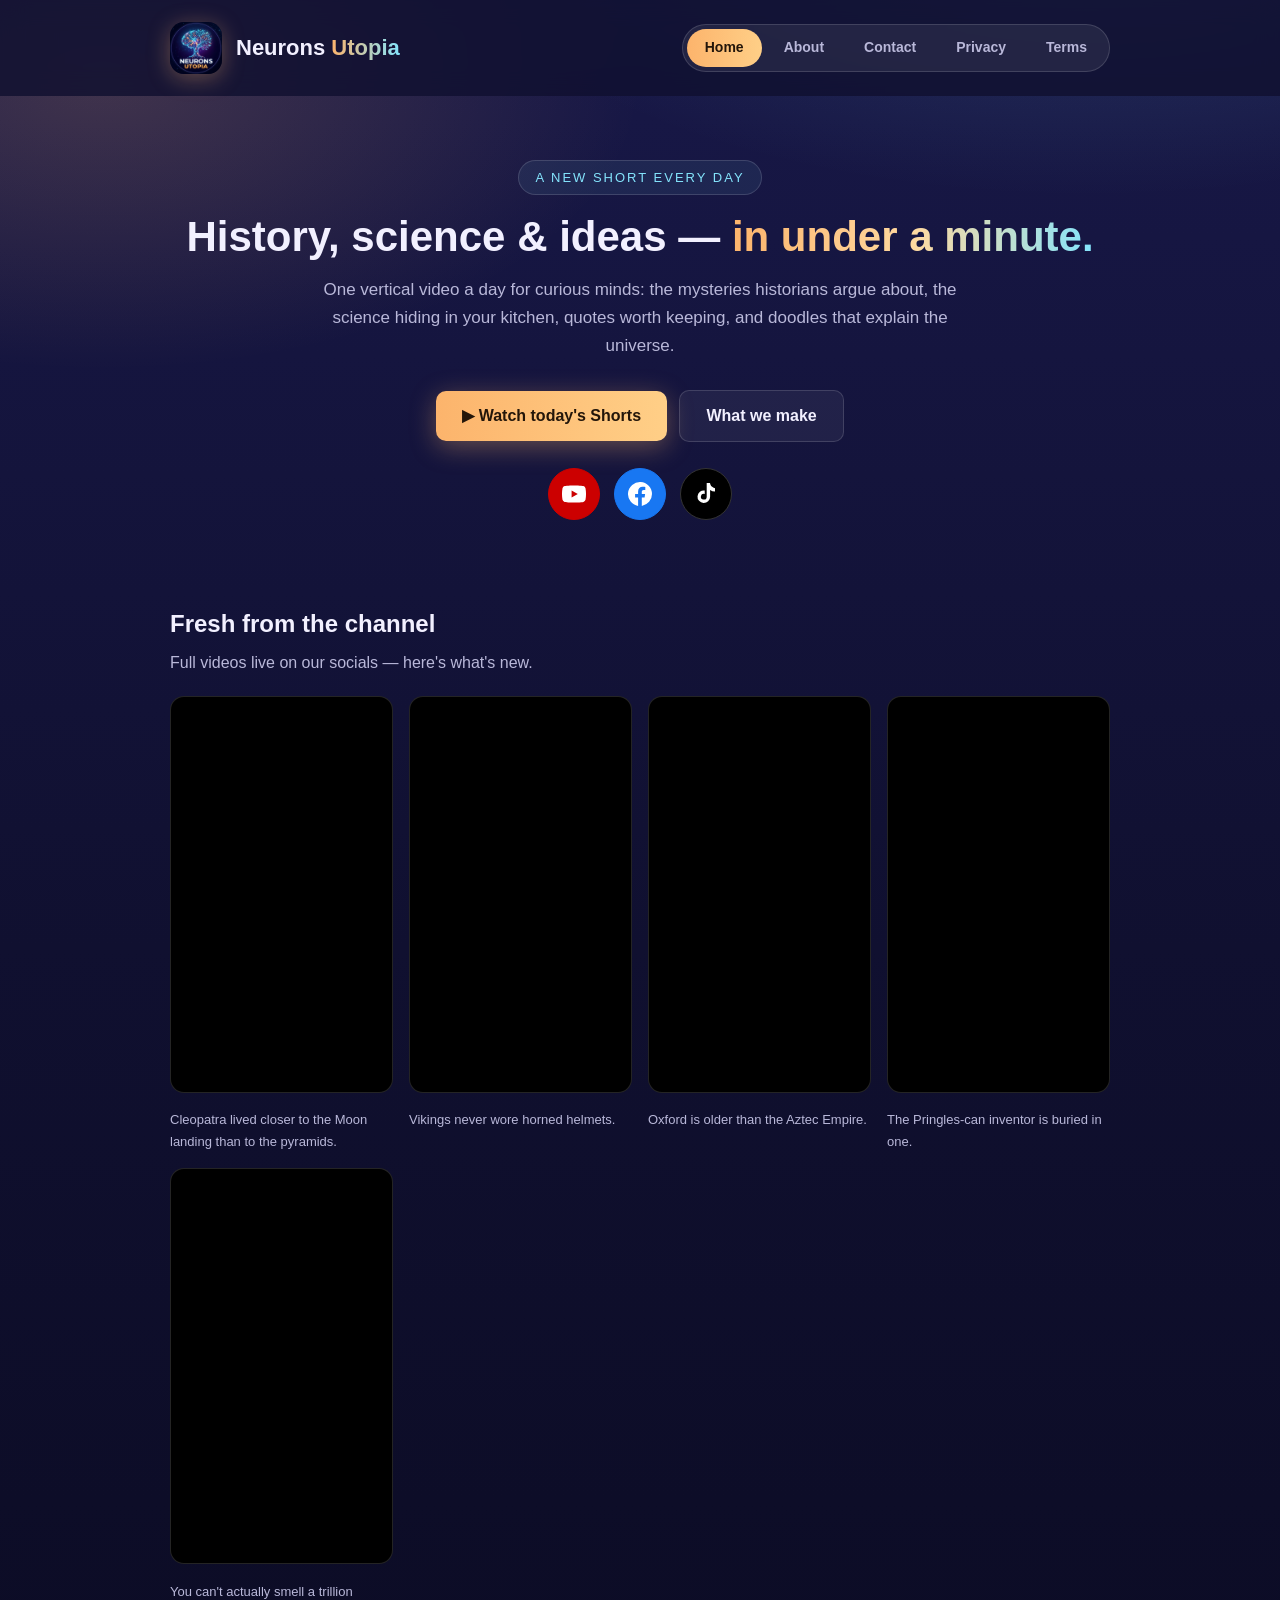
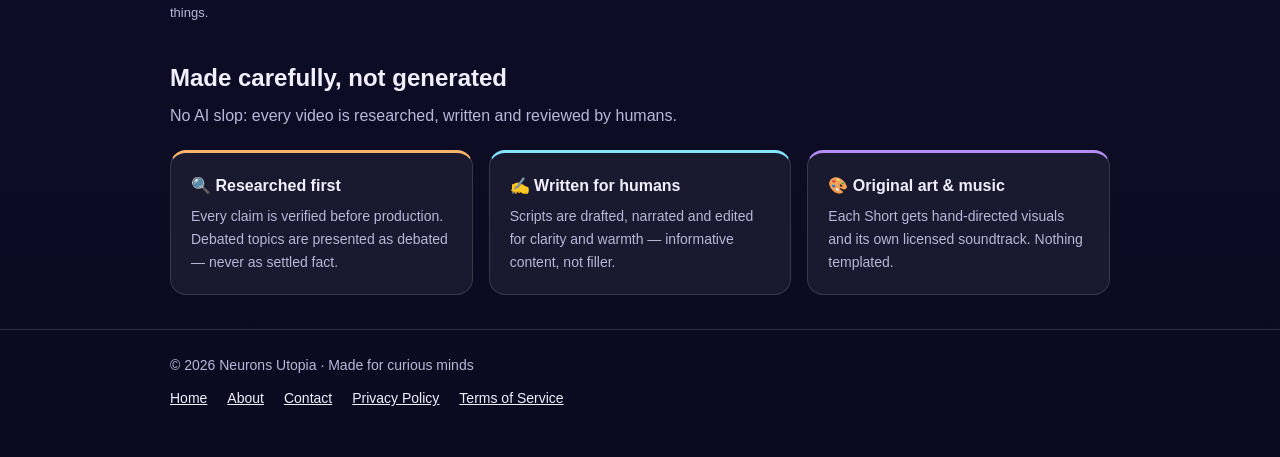
==== index.html @ 1e5bfb22 "New-tab socials, top+uniform nav, icon-home, about separator" ====
<!doctype html>
<html lang="en">
<head>
<meta charset="utf-8">
<meta name="viewport" content="width=device-width, initial-scale=1">
<title>Neurons Utopia — Bite-size wonders, daily</title>
<meta name="description" content="Neurons Utopia serves one fascinating vertical video a day: history mysteries, science facts, timeless quotes and hand-drawn explainers.">
<link rel="icon" type="image/png" sizes="32x32" href="/assets/favicon-32x32.png">
<link rel="icon" type="image/png" sizes="16x16" href="/assets/favicon-16x16.png">
<link rel="icon" href="/assets/favicon.ico">
<link rel="apple-touch-icon" href="/assets/apple-touch-icon.png">
<link rel="stylesheet" href="/assets/theme.css">
</head>
<body>
<header class="top"><div class="wrap">
<a href="/" style="display:flex"><img src="/assets/icon-1024.png" alt="Neurons Utopia logo"></a>
<h1>Neurons <span>Utopia</span></h1>
<nav class="top"><a href="/" class="on">Home</a><a href="/about.html">About</a><a href="/contact.html">Contact</a><a href="/privacy.html">Privacy</a><a href="/terms.html">Terms</a></nav>
</div></header>

<div class="hero wrap">
<div class="kicker">A new short every day</div>
<h2>History, science &amp; ideas — <em>in under a minute.</em></h2>
<p>One vertical video a day for curious minds: the mysteries historians argue
about, the science hiding in your kitchen, quotes worth keeping, and doodles
that explain the universe.</p>
<a class="btn" href="#watch">▶ Watch today's Shorts</a>
<a class="btn ghost" href="/about.html">What we make</a>
<div class="social">
<a class="yt" href="https://www.youtube.com/@neuronsutopia7168" target="_blank" rel="noopener" aria-label="YouTube" target="_blank" rel="noopener"><svg viewBox="0 0 24 24"><path d="M23.5 6.2a3 3 0 0 0-2.1-2.1C19.5 3.5 12 3.5 12 3.5s-7.5 0-9.4.6A3 3 0 0 0 .5 6.2 31.3 31.3 0 0 0 0 12a31.3 31.3 0 0 0 .5 5.8 3 3 0 0 0 2.1 2.1c1.9.6 9.4.6 9.4.6s7.5 0 9.4-.6a3 3 0 0 0 2.1-2.1A31.3 31.3 0 0 0 24 12a31.3 31.3 0 0 0-.5-5.8zM9.6 15.6V8.4L15.8 12l-6.2 3.6z"/></svg></a>
<a class="fb" href="https://www.facebook.com/profile.php?id=61594531274936" target="_blank" rel="noopener" aria-label="Facebook"><svg viewBox="0 0 24 24"><path d="M24 12a12 12 0 1 0-13.9 11.9v-8.4h-3V12h3V9.4c0-3 1.8-4.7 4.5-4.7 1.3 0 2.7.2 2.7.2v3h-1.5c-1.5 0-2 1-2 1.9V12h3.3l-.5 3.5h-2.8v8.4A12 12 0 0 0 24 12z"/></svg></a>
<a class="tt" href="https://www.tiktok.com/@neuronsutopia" target="_blank" rel="noopener" aria-label="TikTok"><svg viewBox="0 0 24 24"><path d="M19.6 5.8a5.1 5.1 0 0 1-3.5-4.1V1h-3.4v13.7a2.9 2.9 0 1 1-2-2.8V8.5a6.3 6.3 0 1 0 5.4 6.2V8.1a8.4 8.4 0 0 0 4.9 1.5V6.2c-.3 0-.7-.1-1.4-.4z"/></svg></a>
</div>
</div>

<section id="watch" class="wrap">
<h3>Fresh from the channel</h3>
<p class="sub">Full videos live on our socials — here's what's new.</p>
<div class="vids">
<!-- VIDS-START -->
<div class="vid"><iframe loading="lazy" src="https://www.youtube-nocookie.com/embed/TqLHIYTQXQg" title="Cleopatra lived closer to the Moon landing than to the pyramids." allowfullscreen></iframe><p>Cleopatra lived closer to the Moon landing than to the pyramids.</p></div>
<div class="vid"><iframe loading="lazy" src="https://www.youtube-nocookie.com/embed/CMPYw-tuI6A" title="Vikings never wore horned helmets." allowfullscreen></iframe><p>Vikings never wore horned helmets.</p></div>
<div class="vid"><iframe loading="lazy" src="https://www.youtube-nocookie.com/embed/_c17kRHNixI" title="Oxford is older than the Aztec Empire." allowfullscreen></iframe><p>Oxford is older than the Aztec Empire.</p></div>
<div class="vid"><iframe loading="lazy" src="https://www.youtube-nocookie.com/embed/pFvhNrhdBuk" title="The Pringles-can inventor is buried in one." allowfullscreen></iframe><p>The Pringles-can inventor is buried in one.</p></div>
<div class="vid"><iframe loading="lazy" src="https://www.youtube-nocookie.com/embed/At-cLQoVpP8" title="You can't actually smell a trillion things." allowfullscreen></iframe><p>You can't actually smell a trillion things.</p></div>
<!-- VIDS-END --></div>
</section>

<section class="wrap">
<h3>Made carefully, not generated</h3>
<p class="sub">No AI slop: every video is researched, written and reviewed by humans.</p>
<div class="grid">
<div class="card c1"><h4>🔍 Researched first</h4><p>Every claim is verified before production. Debated topics are presented as debated — never as settled fact.</p></div>
<div class="card c2"><h4>✍️ Written for humans</h4><p>Scripts are drafted, narrated and edited for clarity and warmth — informative content, not filler.</p></div>
<div class="card c3"><h4>🎨 Original art &amp; music</h4><p>Each Short gets hand-directed visuals and its own licensed soundtrack. Nothing templated.</p></div>
</div>
</section>

<footer><div class="wrap">
© 2026 Neurons Utopia · Made for curious minds
<nav><a href="/">Home</a><a href="/about.html">About</a><a href="/contact.html">Contact</a><a href="/privacy.html">Privacy Policy</a><a href="/terms.html">Terms of Service</a></nav>
</div></footer>
</body>
</html>
---- assets/theme.css ----
/* Neurons Utopia theme — navy + gold + cyan */
:root{--navy:#101030;--indigo:#23235e;--gold:#fcb46c;--cyan:#84e4fc;--txt:#f2f0ff;--mut:#b9b8d9;--card:rgba(255,255,255,.06);--line:rgba(255,255,255,.14)}
*{box-sizing:border-box}body{margin:0;font:16px/1.65 -apple-system,Helvetica,Arial,sans-serif;color:var(--txt);
background:radial-gradient(1100px 500px at 85% -5%,rgba(132,228,252,.16),transparent 60%),radial-gradient(900px 480px at 8% 4%,rgba(252,180,108,.18),transparent 60%),linear-gradient(180deg,#181848 0%,#101030 46%,#0a0a20 100%);min-height:100vh}
.wrap{max-width:980px;margin:0 auto;padding:0 20px}
header.top{padding:22px 0}
header.top .wrap{display:flex;align-items:center;gap:14px}
header.top img{width:52px;height:52px;border-radius:14px;box-shadow:0 4px 22px rgba(252,180,108,.35)}
header.top h1{font-size:22px;margin:0}
header.top h1 span{background:linear-gradient(90deg,var(--gold),var(--cyan));-webkit-background-clip:text;background-clip:text;color:transparent}
nav.top{margin-left:auto;display:flex;gap:4px;font-size:14px;background:rgba(255,255,255,.07);border:1px solid var(--line);border-radius:99px;padding:4px}
nav.top a{color:var(--mut);text-decoration:none;padding:7px 18px;border-radius:99px;font-weight:600}
nav.top a:hover{color:#fff}
nav.top a.on{background:linear-gradient(90deg,var(--gold),#ffcf87);color:#23160a}
header.top{position:sticky;top:0;z-index:50;backdrop-filter:blur(12px);background:rgba(16,16,48,.82)}
.hero{text-align:center;padding:64px 20px 46px}
.hero .kicker{display:inline-block;font-size:13px;letter-spacing:2px;text-transform:uppercase;color:var(--cyan);border:1px solid var(--line);border-radius:99px;padding:6px 16px;margin-bottom:18px;background:rgba(132,228,252,.08)}
.hero h2{font-size:42px;line-height:1.15;margin:0 0 14px}
.hero h2 em{font-style:normal;background:linear-gradient(90deg,var(--gold),#ffd9a0,var(--cyan));-webkit-background-clip:text;background-clip:text;color:transparent}
.hero p{color:var(--mut);max-width:640px;margin:0 auto 26px;font-size:17px}
.btn{display:inline-block;background:linear-gradient(90deg,var(--gold),#ffcf87);color:#23160a;border-radius:10px;padding:12px 26px;font-weight:800;text-decoration:none;margin:4px;box-shadow:0 6px 26px rgba(252,180,108,.35)}
.btn.ghost{background:rgba(255,255,255,.06);border:1px solid var(--line);color:var(--txt);box-shadow:none}
section{padding:30px 0}
h3{font-size:24px;margin:0 0 6px}
.sub{color:var(--mut);margin:0 0 20px}
.grid{display:grid;grid-template-columns:repeat(auto-fit,minmax(270px,1fr));gap:16px}
.card{background:var(--card);border:1px solid var(--line);border-radius:16px;padding:20px;backdrop-filter:blur(4px)}
.card.c1{border-top:3px solid var(--gold)}.card.c2{border-top:3px solid var(--cyan)}
.card.c3{border-top:3px solid #b48cf2}.card.c4{border-top:3px solid #7be3a8}
.card h4{margin:0 0 6px;font-size:16px}
.card p{margin:0;color:var(--mut);font-size:14px}
.vids{display:grid;grid-template-columns:repeat(auto-fit,minmax(220px,1fr));gap:16px}
.vid iframe{width:100%;aspect-ratio:9/16;border:1px solid var(--line);border-radius:14px;background:#000}
.vid p{font-size:13px;color:var(--mut);margin:8px 0 0}
ol.steps{padding-left:20px;color:var(--mut)}
ol.steps b{color:var(--txt)}
.prose h2{font-size:20px;margin:30px 0 8px;color:#fff}
.prose p,.prose li{color:#d7d6f2}
.prose a{color:var(--gold)}
footer{border-top:1px solid var(--line);margin-top:34px;padding:24px 0 46px;color:var(--mut);font-size:14px}
footer nav{display:flex;gap:20px;margin:10px 0 0;flex-wrap:wrap}
footer a{color:var(--txt)}
.mut{color:var(--mut)}
@media(max-width:640px){.hero h2{font-size:30px}}

.social{display:flex;gap:14px;justify-content:center;margin:22px 0 4px}
.social a{width:52px;height:52px;border-radius:50%;display:flex;align-items:center;justify-content:center;background:rgba(255,255,255,.07);border:1px solid var(--line);transition:transform .15s}
.social a:hover{transform:scale(1.1)}
.social svg{width:24px;height:24px;fill:#fff}
.social a.yt{background:#c00;border-color:#c00}
.social a.fb{background:#1877f2;border-color:#1877f2}
.social a.tt{background:#000;border-color:#333}
.social a.tw{background:#000;border-color:#333}

hr.sep{border:0;border-top:1px solid var(--line);margin:26px 0 30px;position:relative}
hr.sep::after{content:"";position:absolute;left:50%;top:-4px;width:120px;height:7px;transform:translateX(-50%);border-radius:99px;background:linear-gradient(90deg,var(--gold),var(--cyan))}
section.wrap{padding-top:34px}
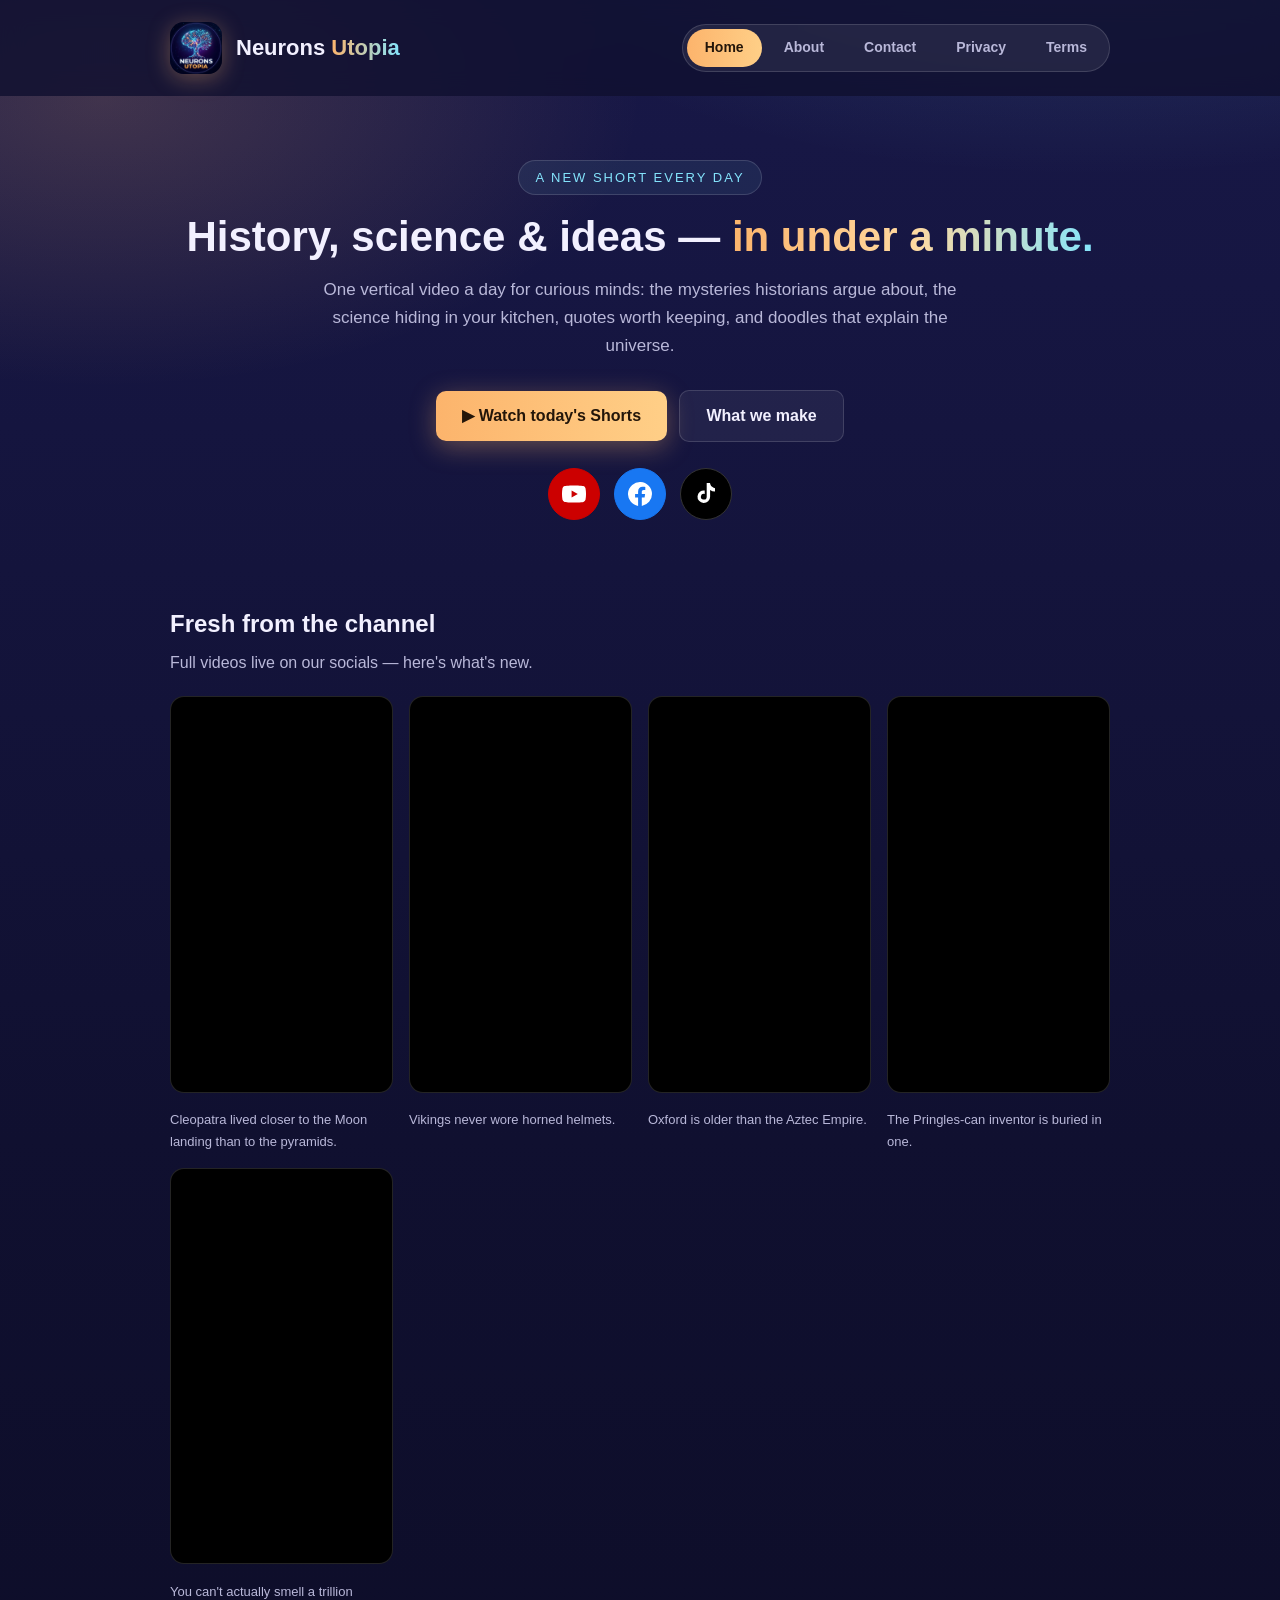
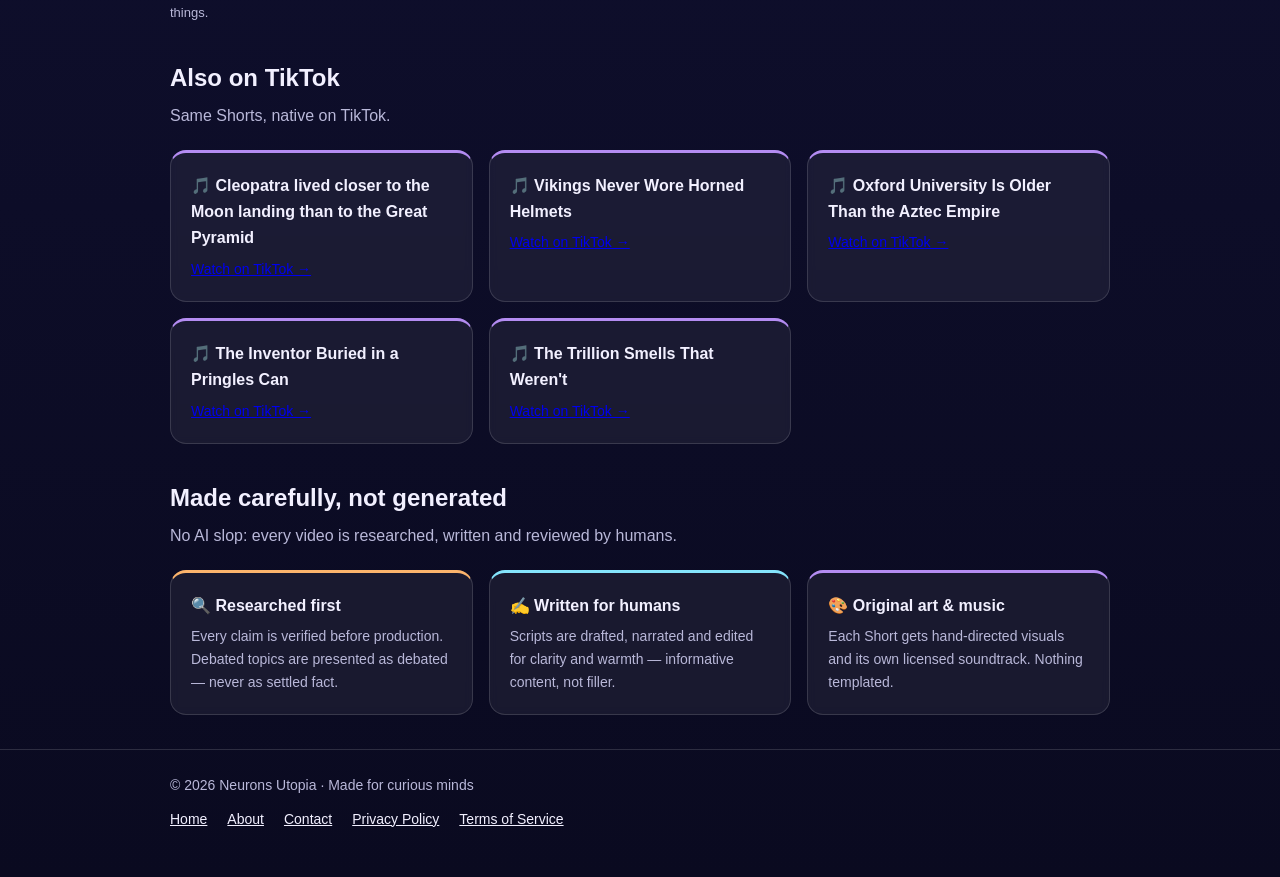
==== commit 42abeed3: "TikTok row with 5 upload links" ====
--- a/index.html
+++ b/index.html
@@ -45,6 +45,19 @@
 <div class="vid"><iframe loading="lazy" src="https://www.youtube-nocookie.com/embed/At-cLQoVpP8" title="You can't actually smell a trillion things." allowfullscreen></iframe><p>You can't actually smell a trillion things.</p></div>
 <!-- VIDS-END --></div>
 </section>
+<section class="wrap">
+<!-- TIKTOK-START -->
+<h3>Also on TikTok</h3>
+<p class="sub">Same Shorts, native on TikTok.</p>
+<div class="grid">
+<div class="card c3"><h4>🎵 Cleopatra lived closer to the Moon landing than to the Great Pyramid</h4><p><a href="https://www.tiktok.com/@neuronsutopia/video/7692412601044569365" target="_blank" rel="noopener">Watch on TikTok →</a></p></div>
+<div class="card c3"><h4>🎵 Vikings Never Wore Horned Helmets</h4><p><a href="https://www.tiktok.com/@neuronsutopia/video/7692412888681565461" target="_blank" rel="noopener">Watch on TikTok →</a></p></div>
+<div class="card c3"><h4>🎵 Oxford University Is Older Than the Aztec Empire</h4><p><a href="https://www.tiktok.com/@neuronsutopia/video/7692413120366546197" target="_blank" rel="noopener">Watch on TikTok →</a></p></div>
+<div class="card c3"><h4>🎵 The Inventor Buried in a Pringles Can</h4><p><a href="https://www.tiktok.com/@neuronsutopia/video/7692414019663072533" target="_blank" rel="noopener">Watch on TikTok →</a></p></div>
+<div class="card c3"><h4>🎵 The Trillion Smells That Weren't</h4><p><a href="https://www.tiktok.com/@neuronsutopia/video/7692414243705982229" target="_blank" rel="noopener">Watch on TikTok →</a></p></div>
+</div>
+<!-- TIKTOK-END -->
+</section>
 
 <section class="wrap">
 <h3>Made carefully, not generated</h3>
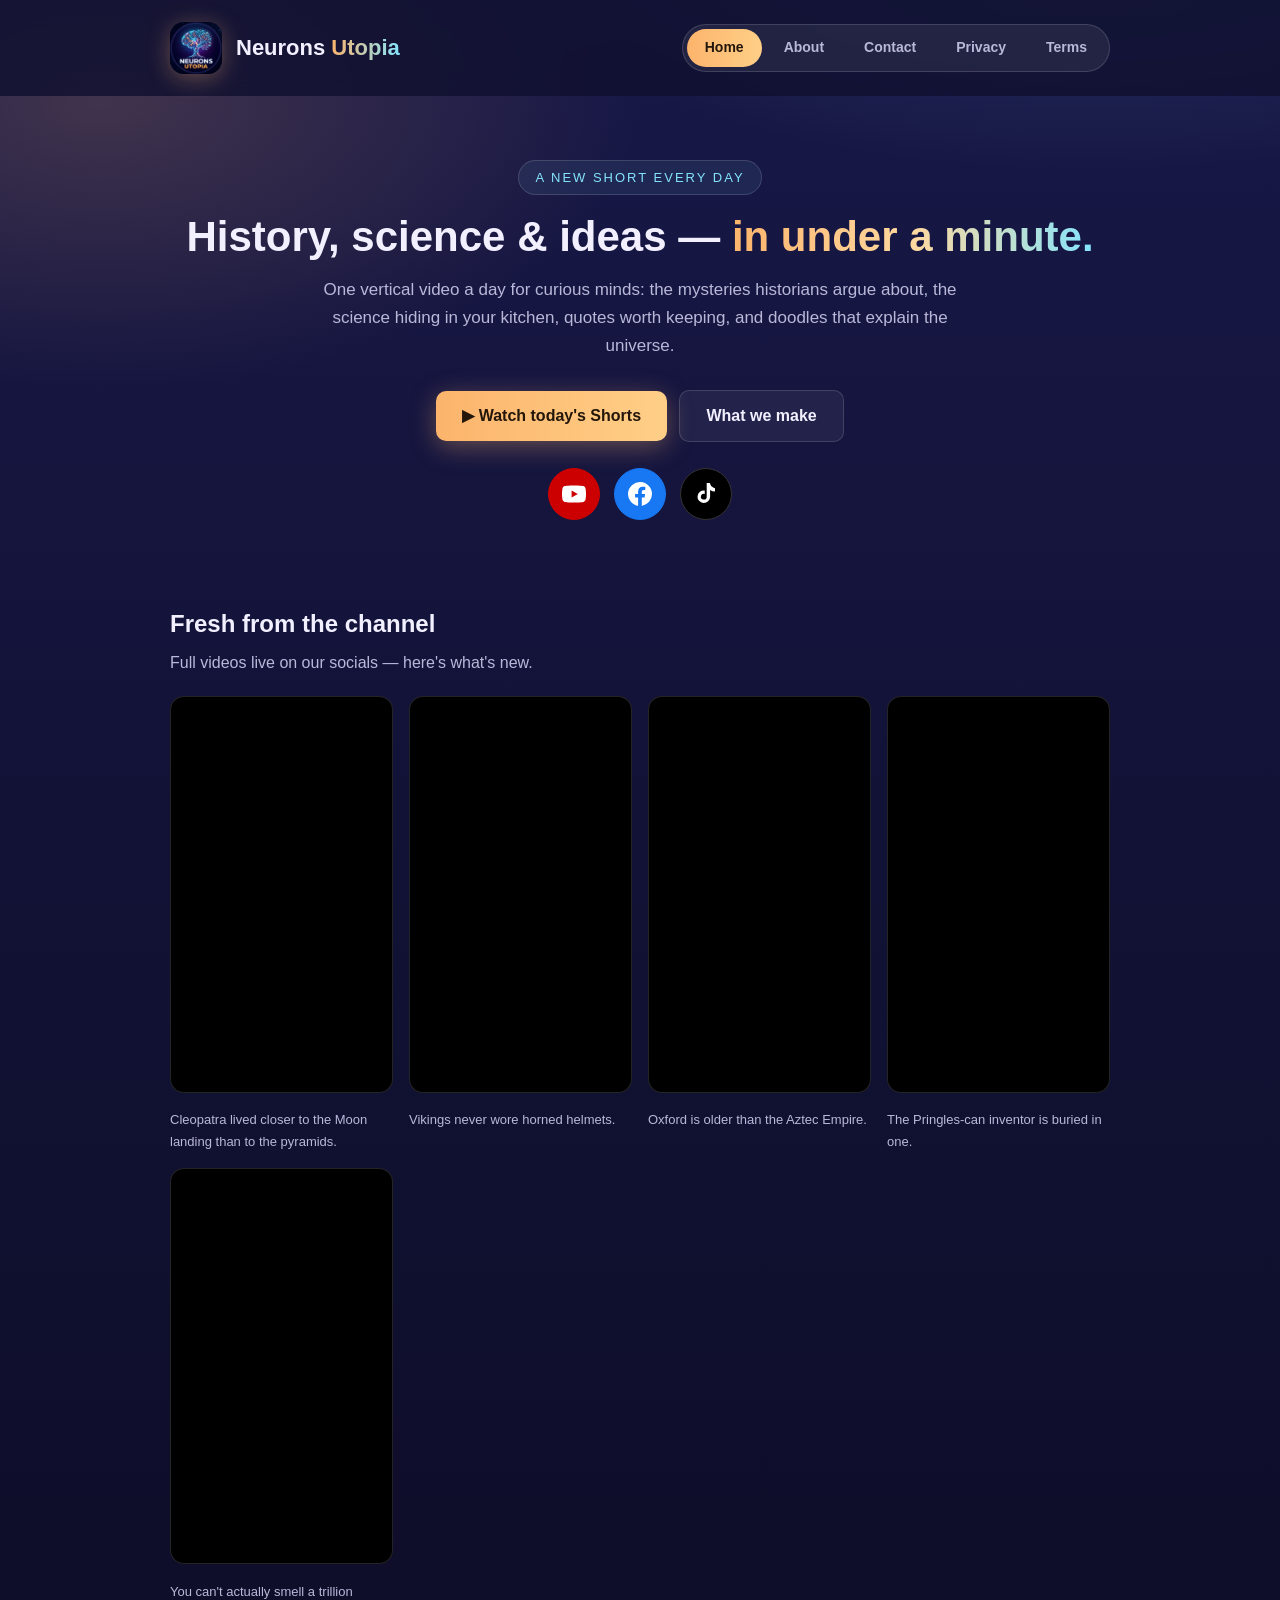
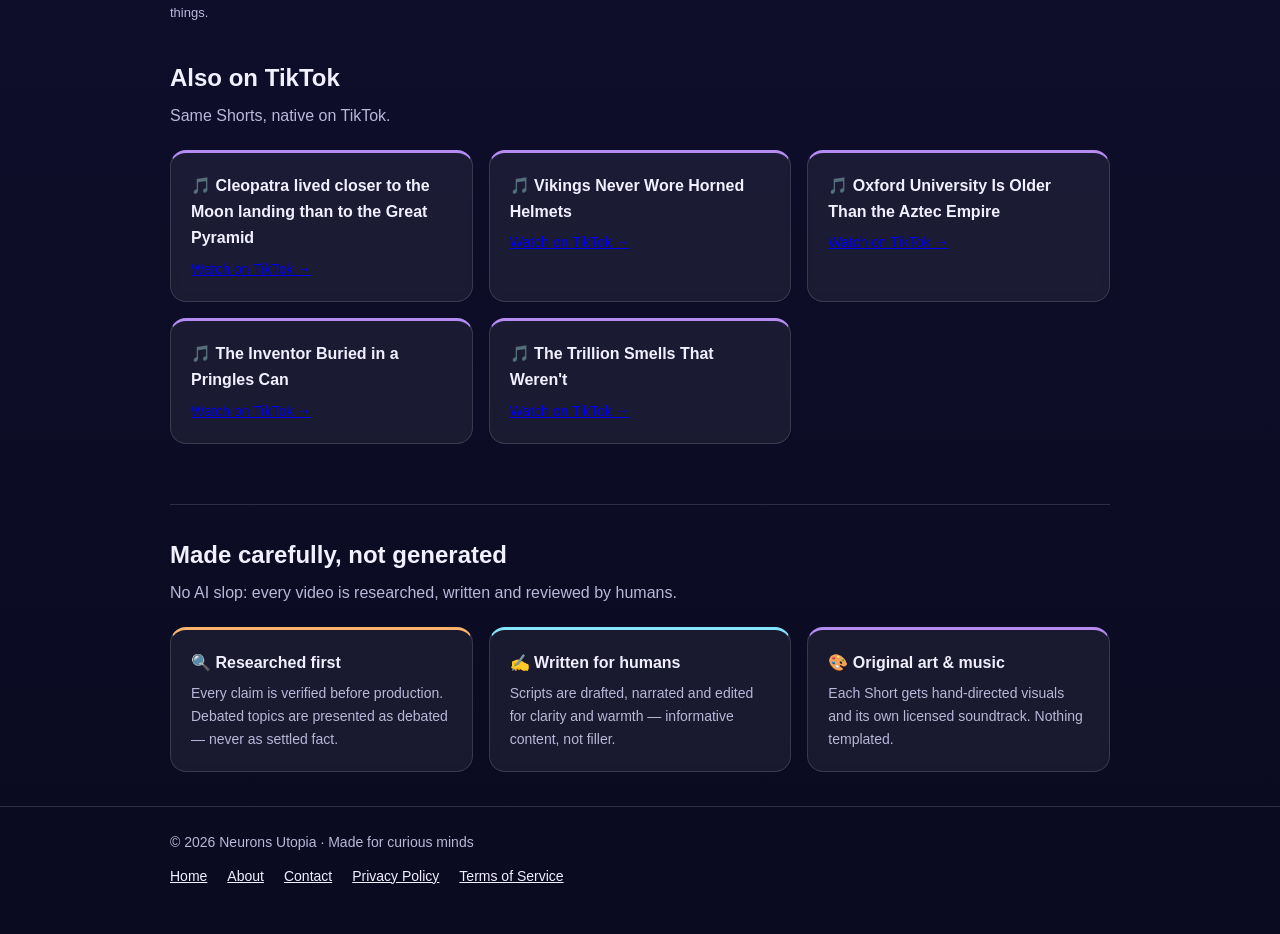
==== commit 51ad9bbd: "Home separator to match about" ====
--- a/index.html
+++ b/index.html
@@ -60,6 +60,7 @@
 </section>
 
 <section class="wrap">
+<hr class="sep">
 <h3>Made carefully, not generated</h3>
 <p class="sub">No AI slop: every video is researched, written and reviewed by humans.</p>
 <div class="grid">
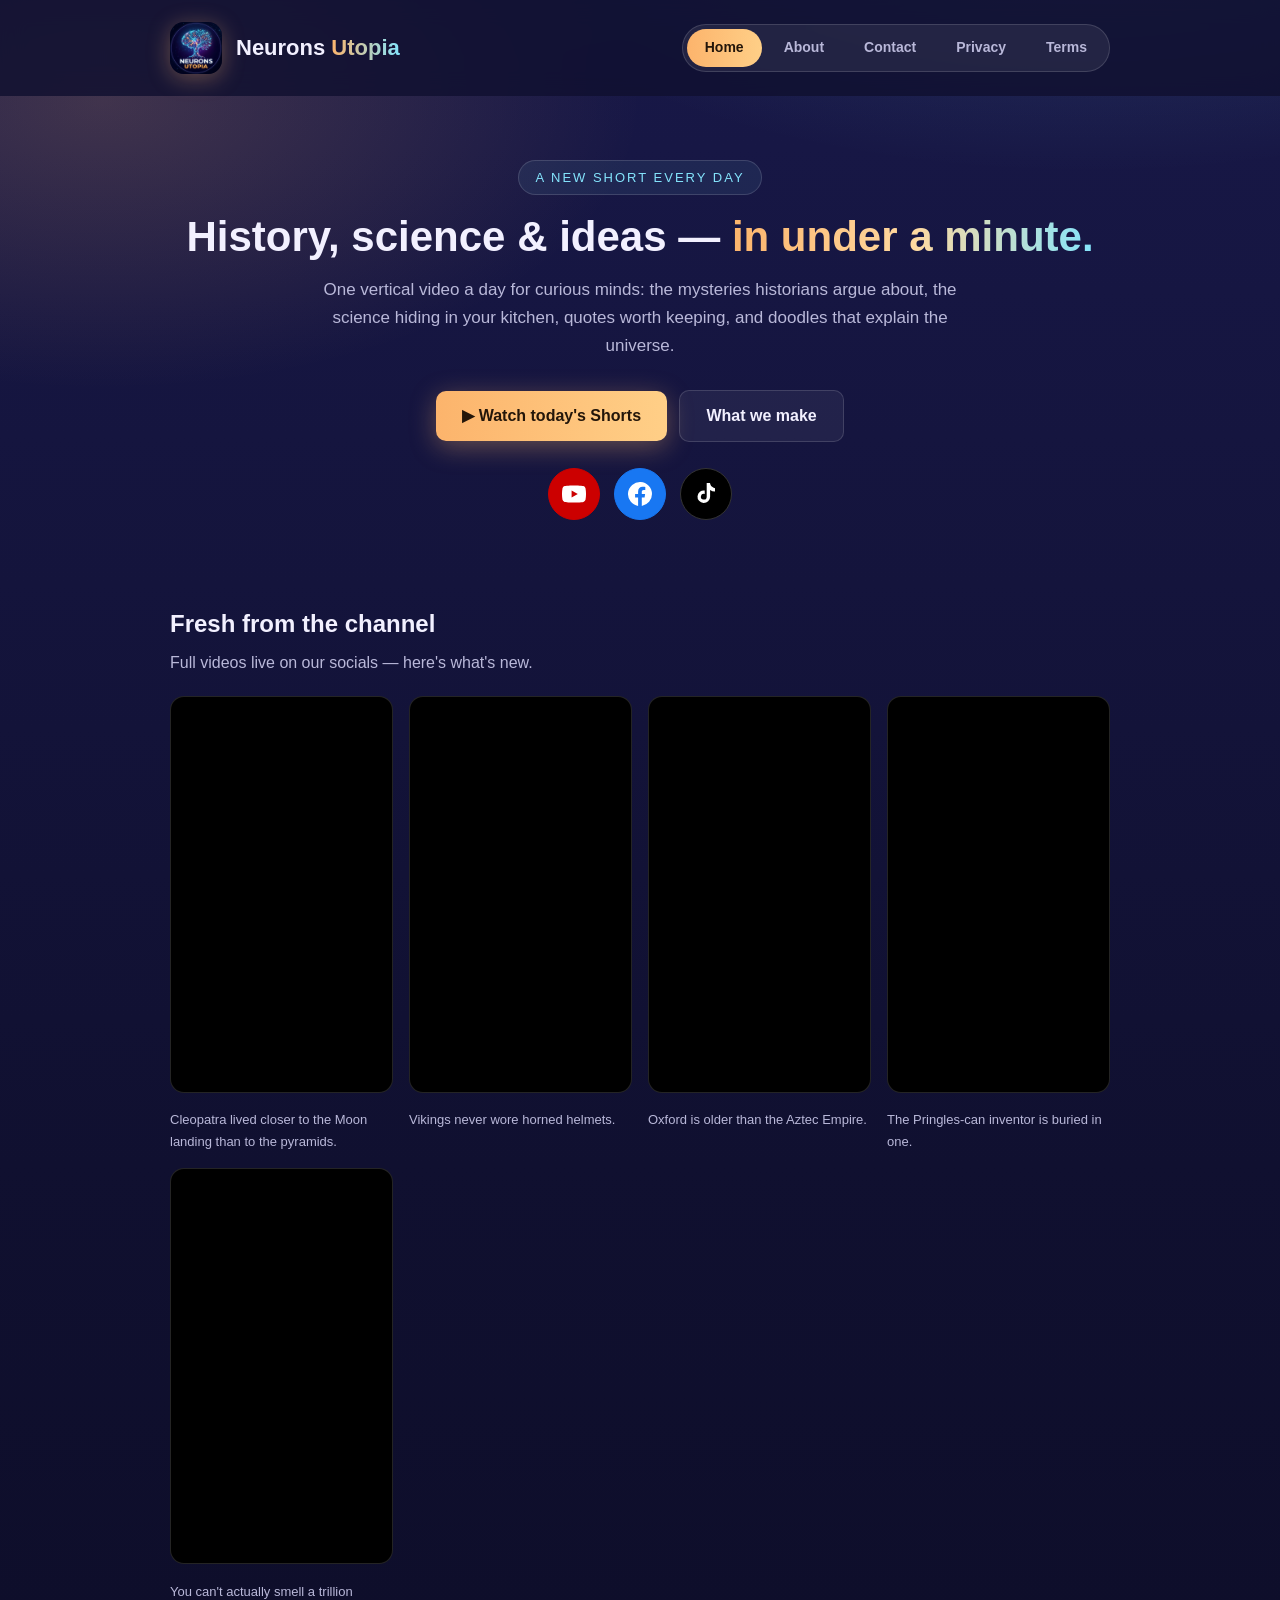
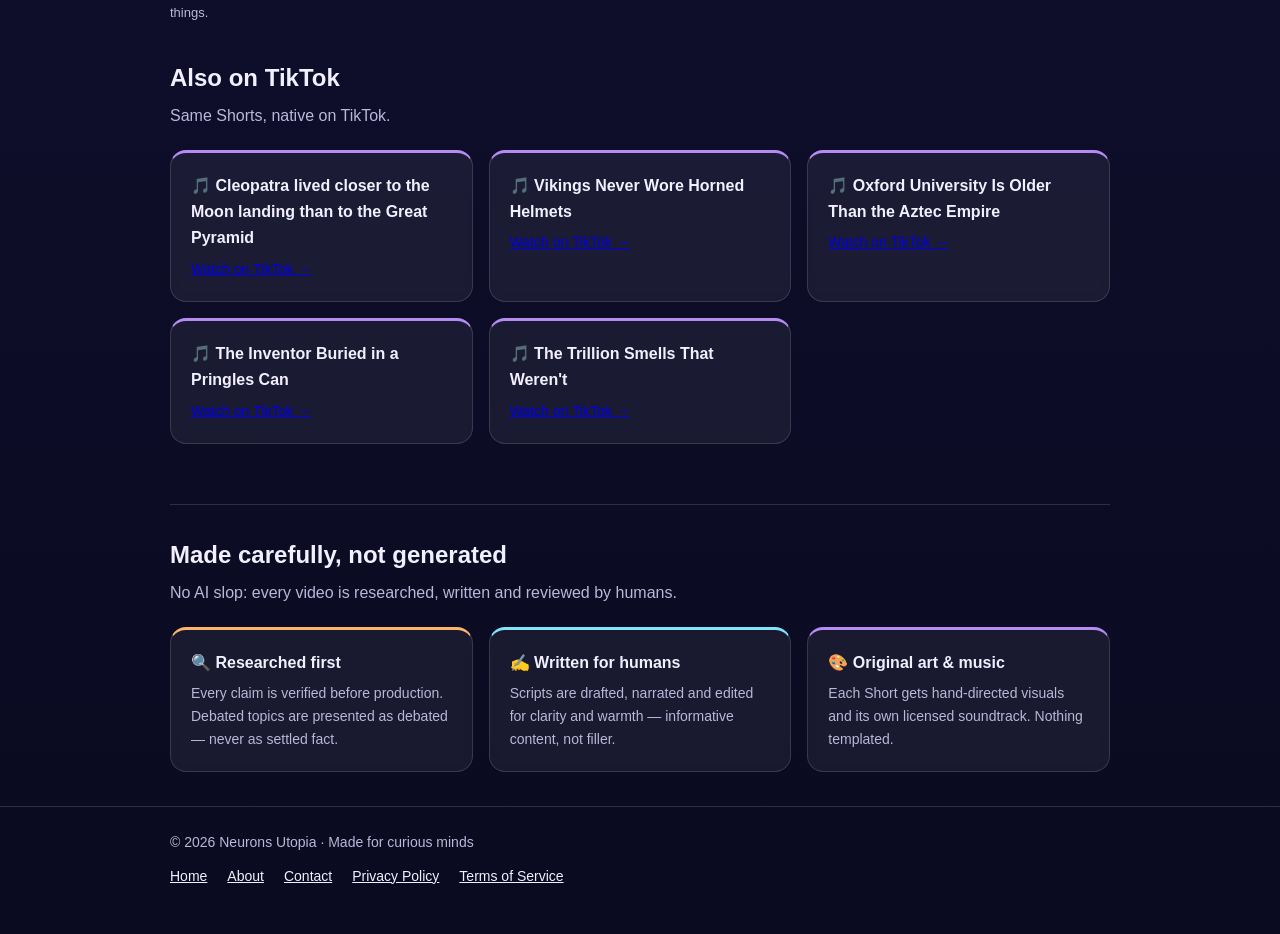
==== commit c46fcecc: "Facebook button points at the Page" ====
--- a/index.html
+++ b/index.html
@@ -28,7 +28,7 @@
 <a class="btn ghost" href="/about.html">What we make</a>
 <div class="social">
 <a class="yt" href="https://www.youtube.com/@neuronsutopia7168" target="_blank" rel="noopener" aria-label="YouTube" target="_blank" rel="noopener"><svg viewBox="0 0 24 24"><path d="M23.5 6.2a3 3 0 0 0-2.1-2.1C19.5 3.5 12 3.5 12 3.5s-7.5 0-9.4.6A3 3 0 0 0 .5 6.2 31.3 31.3 0 0 0 0 12a31.3 31.3 0 0 0 .5 5.8 3 3 0 0 0 2.1 2.1c1.9.6 9.4.6 9.4.6s7.5 0 9.4-.6a3 3 0 0 0 2.1-2.1A31.3 31.3 0 0 0 24 12a31.3 31.3 0 0 0-.5-5.8zM9.6 15.6V8.4L15.8 12l-6.2 3.6z"/></svg></a>
-<a class="fb" href="https://www.facebook.com/profile.php?id=61594531274936" target="_blank" rel="noopener" aria-label="Facebook"><svg viewBox="0 0 24 24"><path d="M24 12a12 12 0 1 0-13.9 11.9v-8.4h-3V12h3V9.4c0-3 1.8-4.7 4.5-4.7 1.3 0 2.7.2 2.7.2v3h-1.5c-1.5 0-2 1-2 1.9V12h3.3l-.5 3.5h-2.8v8.4A12 12 0 0 0 24 12z"/></svg></a>
+<a class="fb" href="https://www.facebook.com/1278628455341549" target="_blank" rel="noopener" aria-label="Facebook"><svg viewBox="0 0 24 24"><path d="M24 12a12 12 0 1 0-13.9 11.9v-8.4h-3V12h3V9.4c0-3 1.8-4.7 4.5-4.7 1.3 0 2.7.2 2.7.2v3h-1.5c-1.5 0-2 1-2 1.9V12h3.3l-.5 3.5h-2.8v8.4A12 12 0 0 0 24 12z"/></svg></a>
 <a class="tt" href="https://www.tiktok.com/@neuronsutopia" target="_blank" rel="noopener" aria-label="TikTok"><svg viewBox="0 0 24 24"><path d="M19.6 5.8a5.1 5.1 0 0 1-3.5-4.1V1h-3.4v13.7a2.9 2.9 0 1 1-2-2.8V8.5a6.3 6.3 0 1 0 5.4 6.2V8.1a8.4 8.4 0 0 0 4.9 1.5V6.2c-.3 0-.7-.1-1.4-.4z"/></svg></a>
 </div>
 </div>
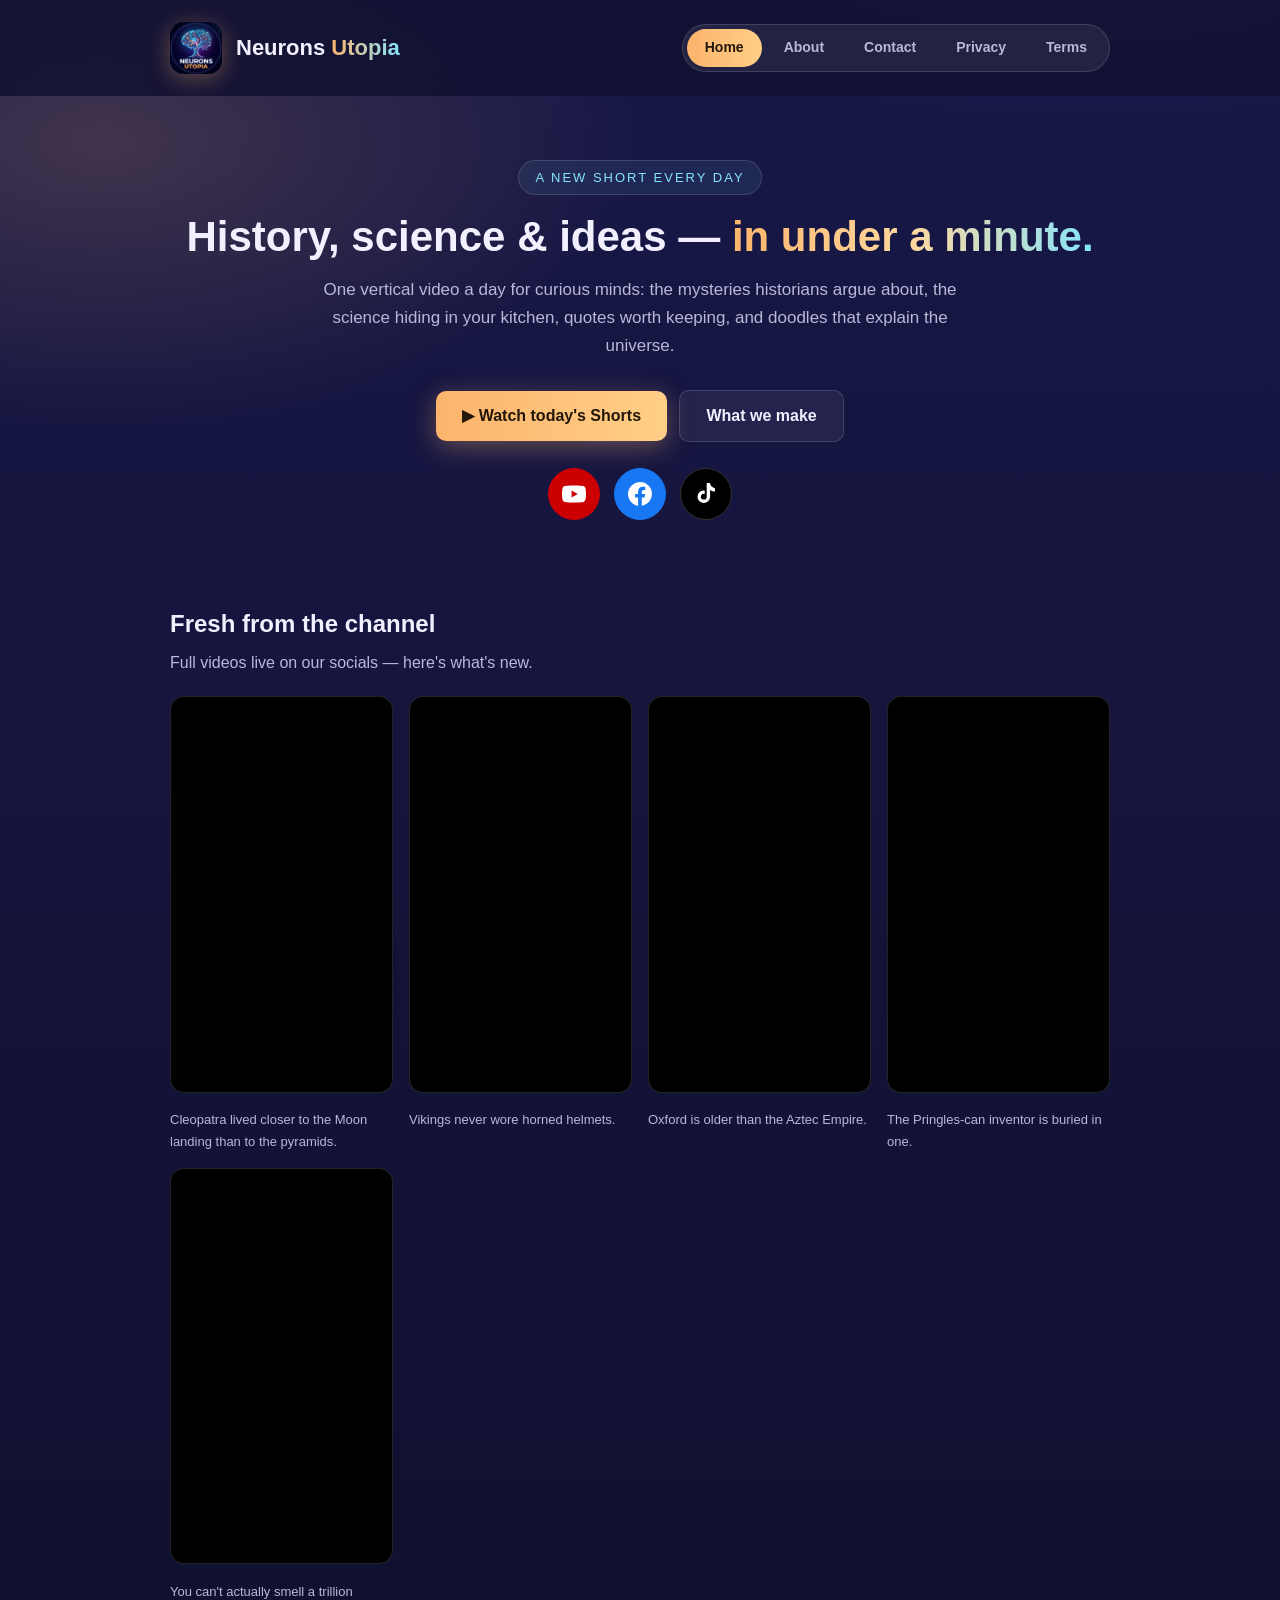
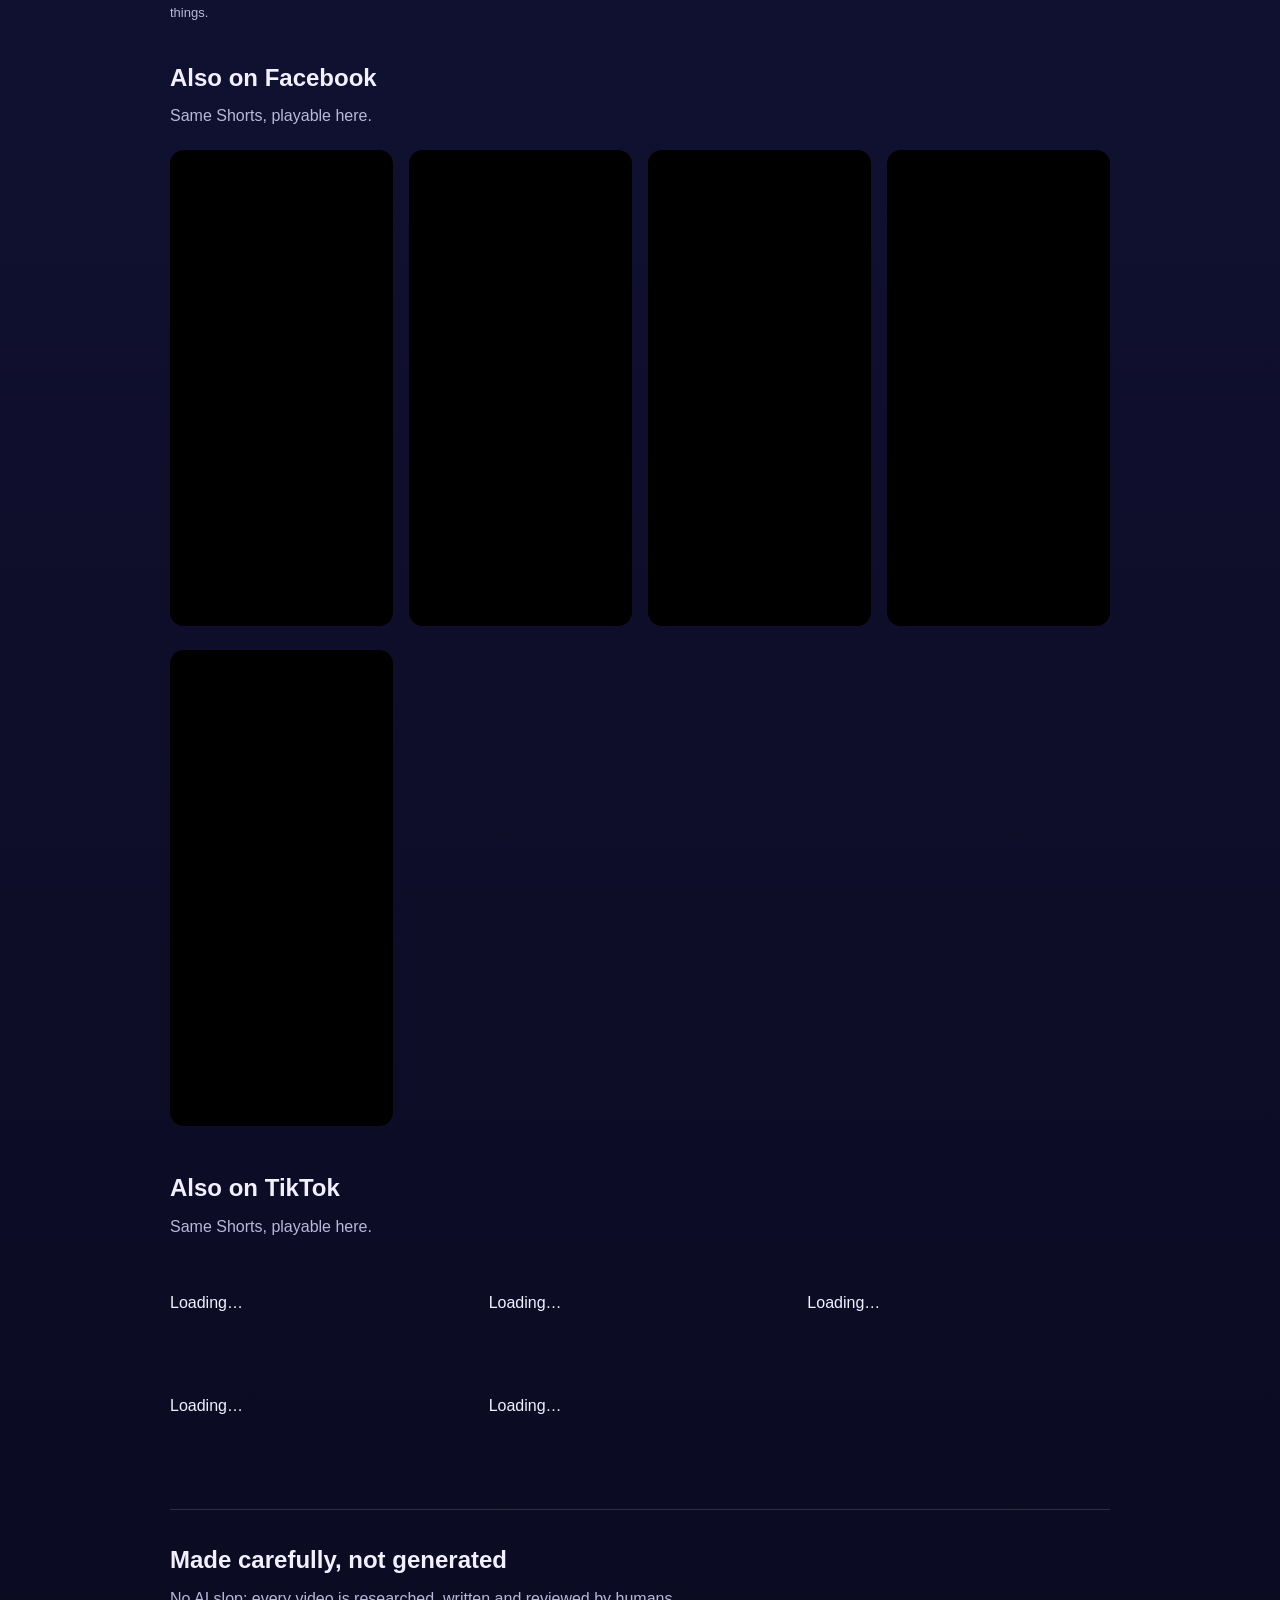
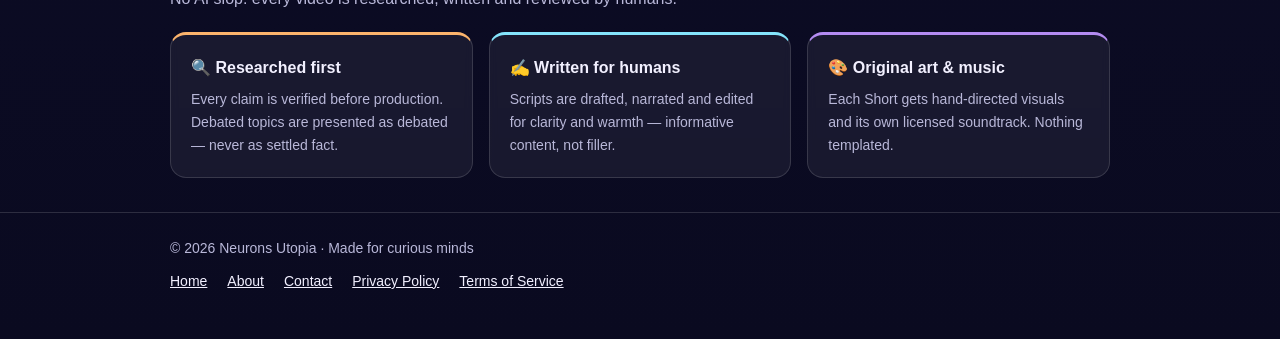
==== commit 810f8dc6: "Playable TikTok + Facebook rows" ====
--- a/index.html
+++ b/index.html
@@ -46,15 +46,29 @@
 <!-- VIDS-END --></div>
 </section>
 <section class="wrap">
+<!-- FB-START -->
+<h3>Also on Facebook</h3>
+<p class="sub">Same Shorts, playable here.</p>
+<div class="vids">
+<div class="vid"><iframe loading="lazy" src="https://www.facebook.com/plugins/video.php?href=https%3A%2F%2Fwww.facebook.com%2Freel%2F1793013198647227&show_text=false&width=267" width="267" height="476" style="border:none;overflow:hidden" scrolling="no" frameborder="0" allowfullscreen="true" allow="autoplay; clipboard-write; encrypted-media; picture-in-picture; web-share"></iframe></div>
+<div class="vid"><iframe loading="lazy" src="https://www.facebook.com/plugins/video.php?href=https%3A%2F%2Fwww.facebook.com%2Freel%2F2051807105703340&show_text=false&width=267" width="267" height="476" style="border:none;overflow:hidden" scrolling="no" frameborder="0" allowfullscreen="true" allow="autoplay; clipboard-write; encrypted-media; picture-in-picture; web-share"></iframe></div>
+<div class="vid"><iframe loading="lazy" src="https://www.facebook.com/plugins/video.php?href=https%3A%2F%2Fwww.facebook.com%2Freel%2F2277328566333346&show_text=false&width=267" width="267" height="476" style="border:none;overflow:hidden" scrolling="no" frameborder="0" allowfullscreen="true" allow="autoplay; clipboard-write; encrypted-media; picture-in-picture; web-share"></iframe></div>
+<div class="vid"><iframe loading="lazy" src="https://www.facebook.com/plugins/video.php?href=https%3A%2F%2Fwww.facebook.com%2Freel%2F2177545763163579&show_text=false&width=267" width="267" height="476" style="border:none;overflow:hidden" scrolling="no" frameborder="0" allowfullscreen="true" allow="autoplay; clipboard-write; encrypted-media; picture-in-picture; web-share"></iframe></div>
+<div class="vid"><iframe loading="lazy" src="https://www.facebook.com/plugins/video.php?href=https%3A%2F%2Fwww.facebook.com%2Freel%2F1449022607073043&show_text=false&width=267" width="267" height="476" style="border:none;overflow:hidden" scrolling="no" frameborder="0" allowfullscreen="true" allow="autoplay; clipboard-write; encrypted-media; picture-in-picture; web-share"></iframe></div>
+</div>
+<!-- FB-END -->
+</section>
+<section class="wrap">
 <!-- TIKTOK-START -->
 <h3>Also on TikTok</h3>
-<p class="sub">Same Shorts, native on TikTok.</p>
-<div class="grid">
-<div class="card c3"><h4>🎵 Cleopatra lived closer to the Moon landing than to the Great Pyramid</h4><p><a href="https://www.tiktok.com/@neuronsutopia/video/7692412601044569365" target="_blank" rel="noopener">Watch on TikTok →</a></p></div>
-<div class="card c3"><h4>🎵 Vikings Never Wore Horned Helmets</h4><p><a href="https://www.tiktok.com/@neuronsutopia/video/7692412888681565461" target="_blank" rel="noopener">Watch on TikTok →</a></p></div>
-<div class="card c3"><h4>🎵 Oxford University Is Older Than the Aztec Empire</h4><p><a href="https://www.tiktok.com/@neuronsutopia/video/7692413120366546197" target="_blank" rel="noopener">Watch on TikTok →</a></p></div>
-<div class="card c3"><h4>🎵 The Inventor Buried in a Pringles Can</h4><p><a href="https://www.tiktok.com/@neuronsutopia/video/7692414019663072533" target="_blank" rel="noopener">Watch on TikTok →</a></p></div>
-<div class="card c3"><h4>🎵 The Trillion Smells That Weren't</h4><p><a href="https://www.tiktok.com/@neuronsutopia/video/7692414243705982229" target="_blank" rel="noopener">Watch on TikTok →</a></p></div>
+<p class="sub">Same Shorts, playable here.</p>
+<div class="vids tiktok-row">
+<div class="vid tiktok"><blockquote class="tiktok-embed" cite="https://www.tiktok.com/@neuronsutopia/video/7692412601044569365" data-video-id="7692412601044569365" style="max-width:605px;min-width:325px;"><section>Loading…</section></blockquote></div>
+<div class="vid tiktok"><blockquote class="tiktok-embed" cite="https://www.tiktok.com/@neuronsutopia/video/7692412888681565461" data-video-id="7692412888681565461" style="max-width:605px;min-width:325px;"><section>Loading…</section></blockquote></div>
+<div class="vid tiktok"><blockquote class="tiktok-embed" cite="https://www.tiktok.com/@neuronsutopia/video/7692413120366546197" data-video-id="7692413120366546197" style="max-width:605px;min-width:325px;"><section>Loading…</section></blockquote></div>
+<div class="vid tiktok"><blockquote class="tiktok-embed" cite="https://www.tiktok.com/@neuronsutopia/video/7692414019663072533" data-video-id="7692414019663072533" style="max-width:605px;min-width:325px;"><section>Loading…</section></blockquote></div>
+<div class="vid tiktok"><blockquote class="tiktok-embed" cite="https://www.tiktok.com/@neuronsutopia/video/7692414243705982229" data-video-id="7692414243705982229" style="max-width:605px;min-width:325px;"><section>Loading…</section></blockquote></div>
+<script async src="https://www.tiktok.com/embed.js"></script>
 </div>
 <!-- TIKTOK-END -->
 </section>
--- a/assets/theme.css
+++ b/assets/theme.css
@@ -55,3 +55,5 @@
 hr.sep{border:0;border-top:1px solid var(--line);margin:26px 0 30px;position:relative}
 hr.sep::after{content:"";position:absolute;left:50%;top:-4px;width:120px;height:7px;transform:translateX(-50%);border-radius:99px;background:linear-gradient(90deg,var(--gold),var(--cyan))}
 section.wrap{padding-top:34px}
+.vids.tiktok-row{grid-template-columns:repeat(auto-fit,minmax(300px,1fr))}
+.vid.tiktok blockquote,.vid.tiktok iframe{width:100%!important;max-width:360px;margin:0 auto;border-radius:14px;overflow:hidden}
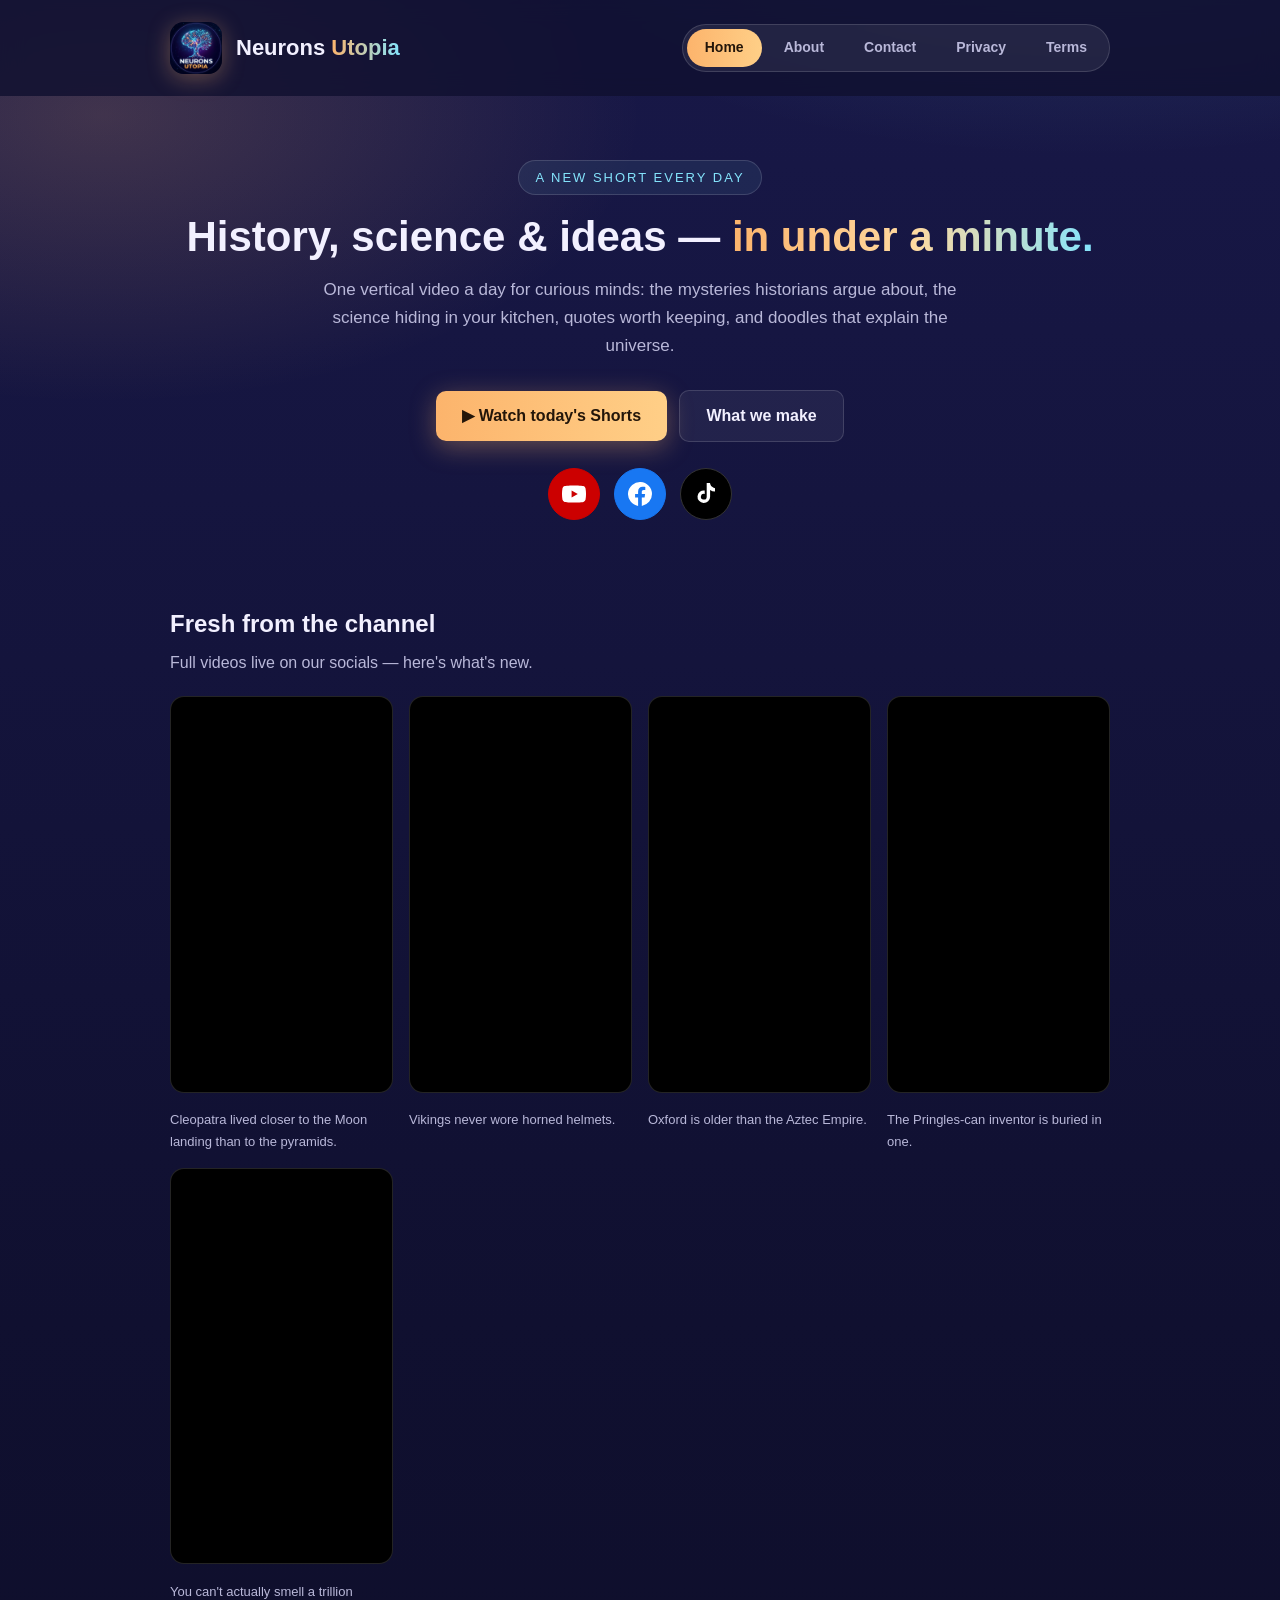
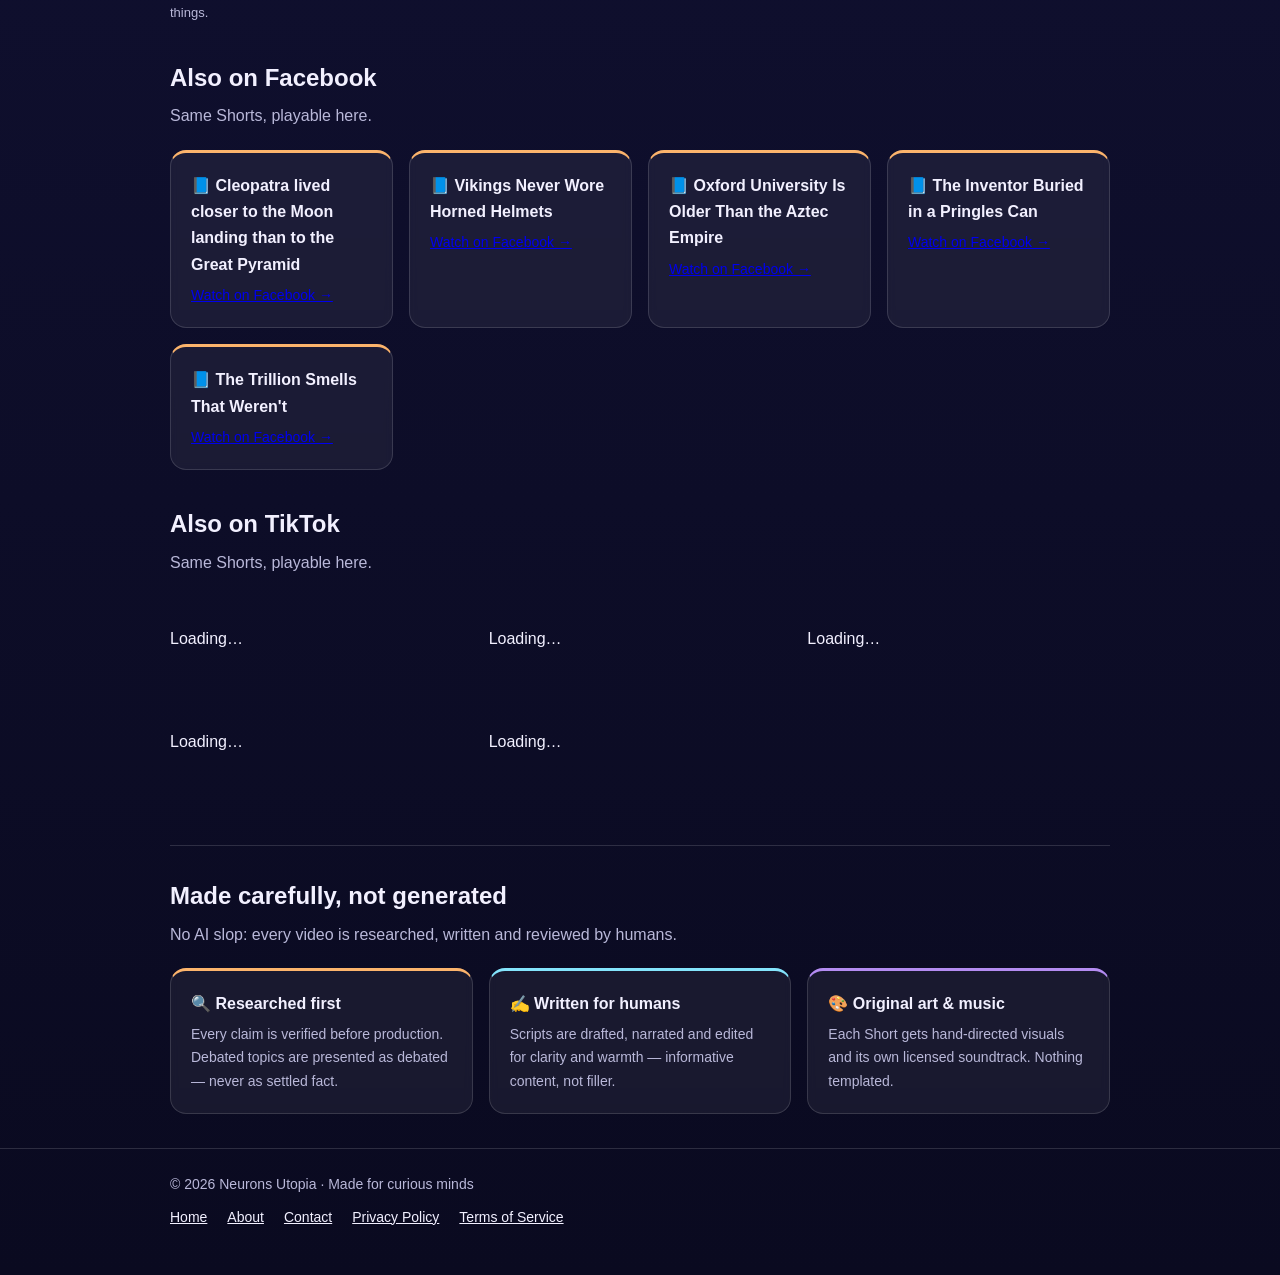
==== commit 83200092: "FB row: link cards (native embeds fail on restricted reels)" ====
--- a/index.html
+++ b/index.html
@@ -50,11 +50,11 @@
 <h3>Also on Facebook</h3>
 <p class="sub">Same Shorts, playable here.</p>
 <div class="vids">
-<div class="vid"><iframe loading="lazy" src="https://www.facebook.com/plugins/video.php?href=https%3A%2F%2Fwww.facebook.com%2Freel%2F1793013198647227&show_text=false&width=267" width="267" height="476" style="border:none;overflow:hidden" scrolling="no" frameborder="0" allowfullscreen="true" allow="autoplay; clipboard-write; encrypted-media; picture-in-picture; web-share"></iframe></div>
-<div class="vid"><iframe loading="lazy" src="https://www.facebook.com/plugins/video.php?href=https%3A%2F%2Fwww.facebook.com%2Freel%2F2051807105703340&show_text=false&width=267" width="267" height="476" style="border:none;overflow:hidden" scrolling="no" frameborder="0" allowfullscreen="true" allow="autoplay; clipboard-write; encrypted-media; picture-in-picture; web-share"></iframe></div>
-<div class="vid"><iframe loading="lazy" src="https://www.facebook.com/plugins/video.php?href=https%3A%2F%2Fwww.facebook.com%2Freel%2F2277328566333346&show_text=false&width=267" width="267" height="476" style="border:none;overflow:hidden" scrolling="no" frameborder="0" allowfullscreen="true" allow="autoplay; clipboard-write; encrypted-media; picture-in-picture; web-share"></iframe></div>
-<div class="vid"><iframe loading="lazy" src="https://www.facebook.com/plugins/video.php?href=https%3A%2F%2Fwww.facebook.com%2Freel%2F2177545763163579&show_text=false&width=267" width="267" height="476" style="border:none;overflow:hidden" scrolling="no" frameborder="0" allowfullscreen="true" allow="autoplay; clipboard-write; encrypted-media; picture-in-picture; web-share"></iframe></div>
-<div class="vid"><iframe loading="lazy" src="https://www.facebook.com/plugins/video.php?href=https%3A%2F%2Fwww.facebook.com%2Freel%2F1449022607073043&show_text=false&width=267" width="267" height="476" style="border:none;overflow:hidden" scrolling="no" frameborder="0" allowfullscreen="true" allow="autoplay; clipboard-write; encrypted-media; picture-in-picture; web-share"></iframe></div>
+<div class="card c1"><h4>📘 Cleopatra lived closer to the Moon landing than to the Great Pyramid</h4><p><a href="https://www.facebook.com/reel/1793013198647227" target="_blank" rel="noopener">Watch on Facebook →</a></p></div>
+<div class="card c1"><h4>📘 Vikings Never Wore Horned Helmets</h4><p><a href="https://www.facebook.com/reel/2051807105703340" target="_blank" rel="noopener">Watch on Facebook →</a></p></div>
+<div class="card c1"><h4>📘 Oxford University Is Older Than the Aztec Empire</h4><p><a href="https://www.facebook.com/reel/2277328566333346" target="_blank" rel="noopener">Watch on Facebook →</a></p></div>
+<div class="card c1"><h4>📘 The Inventor Buried in a Pringles Can</h4><p><a href="https://www.facebook.com/reel/2177545763163579" target="_blank" rel="noopener">Watch on Facebook →</a></p></div>
+<div class="card c1"><h4>📘 The Trillion Smells That Weren't</h4><p><a href="https://www.facebook.com/reel/1449022607073043" target="_blank" rel="noopener">Watch on Facebook →</a></p></div>
 </div>
 <!-- FB-END -->
 </section>
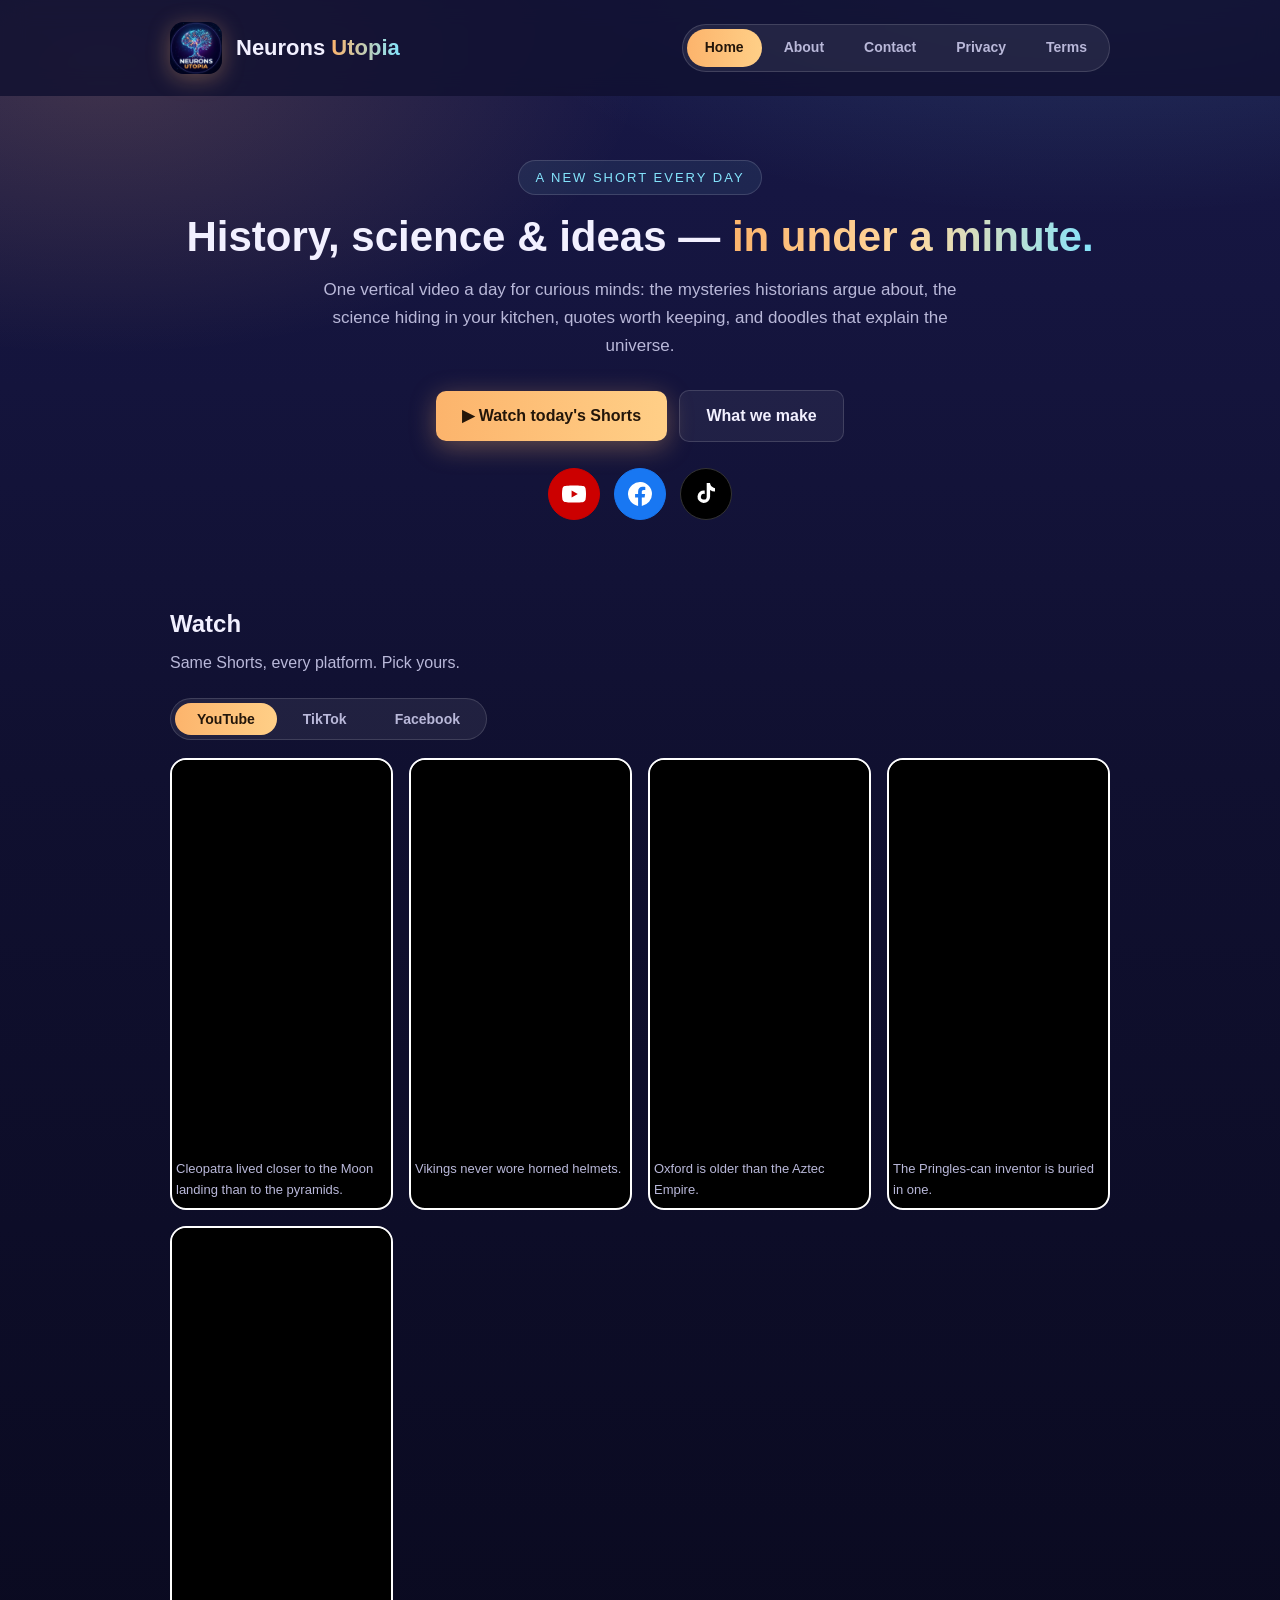
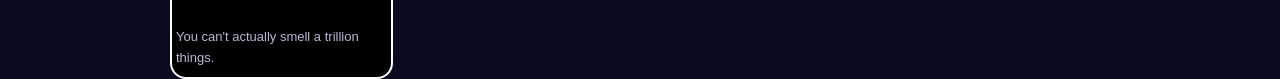
==== commit 6252c7df: "Tabbed watch section, bordered cells, fixed tiktok grid" ====
--- a/index.html
+++ b/index.html
@@ -33,36 +33,23 @@
 </div>
 </div>
 
-<section id="watch" class="wrap">
-<h3>Fresh from the channel</h3>
-<p class="sub">Full videos live on our socials — here's what's new.</p>
-<div class="vids">
-<!-- VIDS-START -->
-<div class="vid"><iframe loading="lazy" src="https://www.youtube-nocookie.com/embed/TqLHIYTQXQg" title="Cleopatra lived closer to the Moon landing than to the pyramids." allowfullscreen></iframe><p>Cleopatra lived closer to the Moon landing than to the pyramids.</p></div>
-<div class="vid"><iframe loading="lazy" src="https://www.youtube-nocookie.com/embed/CMPYw-tuI6A" title="Vikings never wore horned helmets." allowfullscreen></iframe><p>Vikings never wore horned helmets.</p></div>
-<div class="vid"><iframe loading="lazy" src="https://www.youtube-nocookie.com/embed/_c17kRHNixI" title="Oxford is older than the Aztec Empire." allowfullscreen></iframe><p>Oxford is older than the Aztec Empire.</p></div>
-<div class="vid"><iframe loading="lazy" src="https://www.youtube-nocookie.com/embed/pFvhNrhdBuk" title="The Pringles-can inventor is buried in one." allowfullscreen></iframe><p>The Pringles-can inventor is buried in one.</p></div>
-<div class="vid"><iframe loading="lazy" src="https://www.youtube-nocookie.com/embed/At-cLQoVpP8" title="You can't actually smell a trillion things." allowfullscreen></iframe><p>You can't actually smell a trillion things.</p></div>
-<!-- VIDS-END --></div>
-</section>
+<!-- WATCH-START -->
 <section class="wrap">
-<!-- FB-START -->
-<h3>Also on Facebook</h3>
-<p class="sub">Same Shorts, playable here.</p>
-<div class="vids">
-<div class="card c1"><h4>📘 Cleopatra lived closer to the Moon landing than to the Great Pyramid</h4><p><a href="https://www.facebook.com/reel/1793013198647227" target="_blank" rel="noopener">Watch on Facebook →</a></p></div>
-<div class="card c1"><h4>📘 Vikings Never Wore Horned Helmets</h4><p><a href="https://www.facebook.com/reel/2051807105703340" target="_blank" rel="noopener">Watch on Facebook →</a></p></div>
-<div class="card c1"><h4>📘 Oxford University Is Older Than the Aztec Empire</h4><p><a href="https://www.facebook.com/reel/2277328566333346" target="_blank" rel="noopener">Watch on Facebook →</a></p></div>
-<div class="card c1"><h4>📘 The Inventor Buried in a Pringles Can</h4><p><a href="https://www.facebook.com/reel/2177545763163579" target="_blank" rel="noopener">Watch on Facebook →</a></p></div>
-<div class="card c1"><h4>📘 The Trillion Smells That Weren't</h4><p><a href="https://www.facebook.com/reel/1449022607073043" target="_blank" rel="noopener">Watch on Facebook →</a></p></div>
+<h3>Watch</h3>
+<p class="sub">Same Shorts, every platform. Pick yours.</p>
+<div class="ptabs">
+<button class="ptab on" data-p="yt">YouTube</button>
+<button class="ptab" data-p="tt">TikTok</button>
+<button class="ptab" data-p="fb">Facebook</button>
 </div>
-<!-- FB-END -->
-</section>
-<section class="wrap">
-<!-- TIKTOK-START -->
-<h3>Also on TikTok</h3>
-<p class="sub">Same Shorts, playable here.</p>
-<div class="vids tiktok-row">
+<div class="vids pane on" data-pane="yt">
+<div class="vid"><iframe loading="lazy" src="https://www.youtube-nocookie.com/embed/EQW9fqhbX0w" title="Cleopatra lived closer to the Moon landing than to the pyramids." allowfullscreen></iframe><p>Cleopatra lived closer to the Moon landing than to the pyramids.</p></div>
+<div class="vid"><iframe loading="lazy" src="https://www.youtube-nocookie.com/embed/441nygLl-yY" title="Vikings never wore horned helmets." allowfullscreen></iframe><p>Vikings never wore horned helmets.</p></div>
+<div class="vid"><iframe loading="lazy" src="https://www.youtube-nocookie.com/embed/x6-HUjfHL_w" title="Oxford is older than the Aztec Empire." allowfullscreen></iframe><p>Oxford is older than the Aztec Empire.</p></div>
+<div class="vid"><iframe loading="lazy" src="https://www.youtube-nocookie.com/embed/epZf3W-EIY8" title="The Pringles-can inventor is buried in one." allowfullscreen></iframe><p>The Pringles-can inventor is buried in one.</p></div>
+<div class="vid"><iframe loading="lazy" src="https://www.youtube-nocookie.com/embed/A8FW9rVVt3A" title="You can't actually smell a trillion things." allowfullscreen></iframe><p>You can't actually smell a trillion things.</p></div>
+</div>
+<div class="vids tiktok-row pane" data-pane="tt">
 <div class="vid tiktok"><blockquote class="tiktok-embed" cite="https://www.tiktok.com/@neuronsutopia/video/7692412601044569365" data-video-id="7692412601044569365" style="max-width:605px;min-width:325px;"><section>Loading…</section></blockquote></div>
 <div class="vid tiktok"><blockquote class="tiktok-embed" cite="https://www.tiktok.com/@neuronsutopia/video/7692412888681565461" data-video-id="7692412888681565461" style="max-width:605px;min-width:325px;"><section>Loading…</section></blockquote></div>
 <div class="vid tiktok"><blockquote class="tiktok-embed" cite="https://www.tiktok.com/@neuronsutopia/video/7692413120366546197" data-video-id="7692413120366546197" style="max-width:605px;min-width:325px;"><section>Loading…</section></blockquote></div>
@@ -70,23 +57,14 @@
 <div class="vid tiktok"><blockquote class="tiktok-embed" cite="https://www.tiktok.com/@neuronsutopia/video/7692414243705982229" data-video-id="7692414243705982229" style="max-width:605px;min-width:325px;"><section>Loading…</section></blockquote></div>
 <script async src="https://www.tiktok.com/embed.js"></script>
 </div>
-<!-- TIKTOK-END -->
-</section>
-
-<section class="wrap">
-<hr class="sep">
-<h3>Made carefully, not generated</h3>
-<p class="sub">No AI slop: every video is researched, written and reviewed by humans.</p>
-<div class="grid">
-<div class="card c1"><h4>🔍 Researched first</h4><p>Every claim is verified before production. Debated topics are presented as debated — never as settled fact.</p></div>
-<div class="card c2"><h4>✍️ Written for humans</h4><p>Scripts are drafted, narrated and edited for clarity and warmth — informative content, not filler.</p></div>
-<div class="card c3"><h4>🎨 Original art &amp; music</h4><p>Each Short gets hand-directed visuals and its own licensed soundtrack. Nothing templated.</p></div>
+<div class="vids pane" data-pane="fb">
+<div class="card c1"><h4>📘 Cleopatra lived closer to the Moon landing than to the Great Pyramid</h4><p><a href="https://www.facebook.com/reel/1449022607073043" target="_blank" rel="noopener">Watch on Facebook →</a></p></div>
+<div class="card c1"><h4>📘 Vikings Never Wore Horned Helmets</h4><p><a href="https://www.facebook.com/reel/2051807105703340" target="_blank" rel="noopener">Watch on Facebook →</a></p></div>
+<div class="card c1"><h4>📘 Oxford University Is Older Than the Aztec Empire</h4><p><a href="https://www.facebook.com/reel/2277328566333346" target="_blank" rel="noopener">Watch on Facebook →</a></p></div>
+<div class="card c1"><h4>📘 The Inventor Buried in a Pringles Can</h4><p><a href="https://www.facebook.com/reel/2177545763163579" target="_blank" rel="noopener">Watch on Facebook →</a></p></div>
+<div class="card c1"><h4>📘 The Trillion Smells That Weren't</h4><p><a href="https://www.facebook.com/reel/1793013198647227" target="_blank" rel="noopener">Watch on Facebook →</a></p></div>
 </div>
-</section>
-
-<footer><div class="wrap">
-© 2026 Neurons Utopia · Made for curious minds
-<nav><a href="/">Home</a><a href="/about.html">About</a><a href="/contact.html">Contact</a><a href="/privacy.html">Privacy Policy</a><a href="/terms.html">Terms of Service</a></nav>
-</div></footer>
-</body>
-</html>
+<script>
+document.querySelectorAll(".ptab").forEach(b=>b.addEventListener("click",()=>{document.querySelectorAll(".ptab").forEach(x=>x.classList.remove("on"));b.classList.add("on");document.querySelectorAll(".pane").forEach(p=>p.classList.toggle("on",p.dataset.pane===b.dataset.p));}));
+</script>
+<!-- WATCH-END -->
--- a/assets/theme.css
+++ b/assets/theme.css
@@ -57,3 +57,15 @@
 section.wrap{padding-top:34px}
 .vids.tiktok-row{grid-template-columns:repeat(auto-fit,minmax(300px,1fr))}
 .vid.tiktok blockquote,.vid.tiktok iframe{width:100%!important;max-width:360px;margin:0 auto;border-radius:14px;overflow:hidden}
+.ptabs{display:inline-flex;gap:4px;background:rgba(255,255,255,.07);border:1px solid var(--line);border-radius:99px;padding:4px;margin:2px 0 18px}
+.ptab{border:0;background:transparent;color:var(--mut);font-weight:700;font-size:14px;padding:8px 22px;border-radius:99px;cursor:pointer}
+.ptab.on{background:linear-gradient(90deg,var(--gold),#ffcf87);color:#23160a}
+.pane{display:none!important}
+.pane.on{display:grid!important}
+.vid{background:#000;border:2px solid #fff;border-radius:16px;overflow:hidden}
+.vid iframe{width:100%;aspect-ratio:9/16;border:0;display:block;background:#000}
+.vid p{font-size:13px;color:var(--mut);margin:8px 4px}
+.vids.tiktok-row{grid-template-columns:repeat(auto-fit,minmax(300px,1fr))}
+.vid.tiktok blockquote,.vid.tiktok iframe{width:100%!important;max-width:360px;margin:0 auto;display:block}
+.pane .card{background:#000;border:2px solid #fff;border-radius:16px}
+.pane .card a{color:var(--gold)}
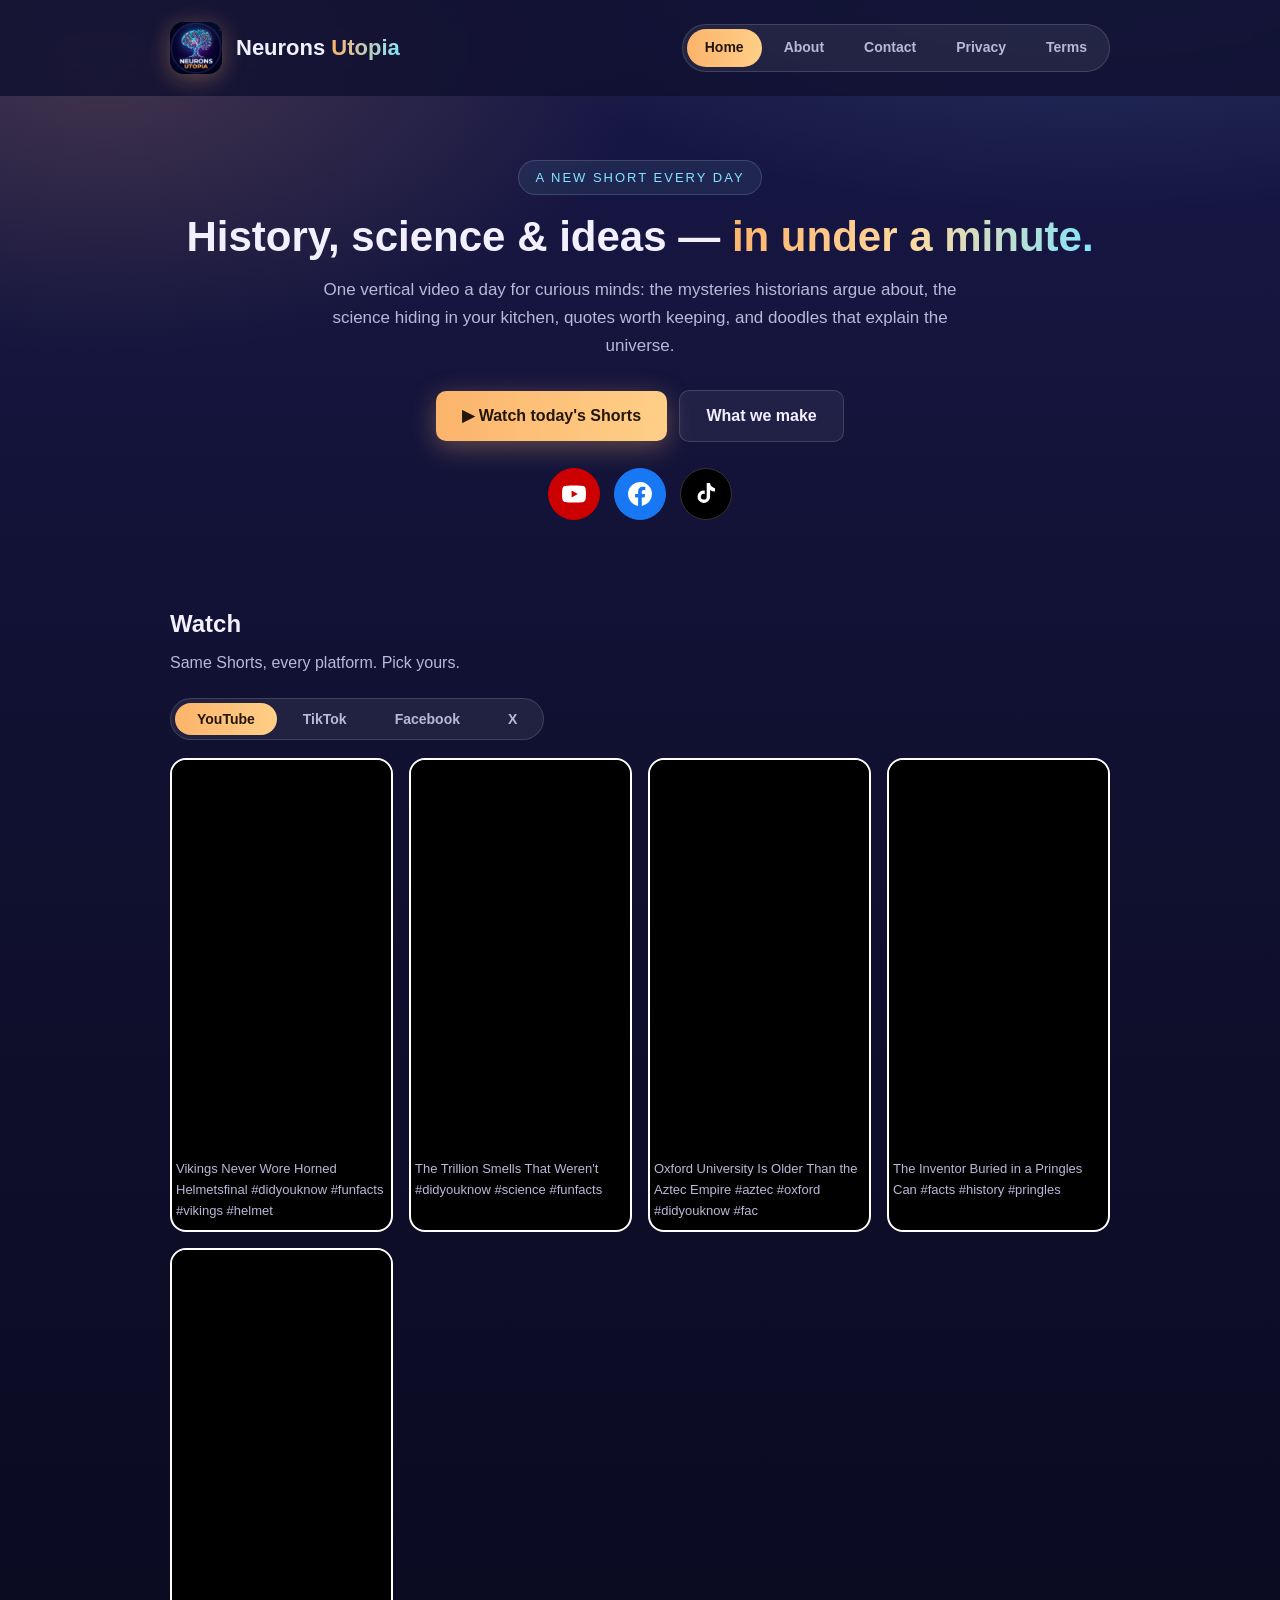
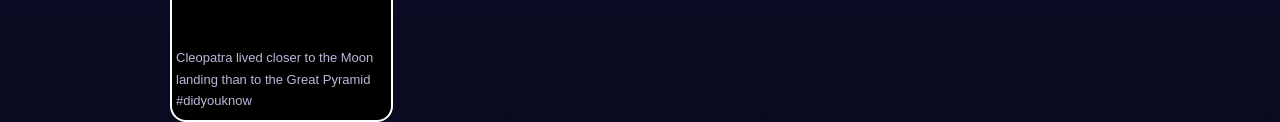
==== commit 7a88e951: "Tabbed watch (YT/TT/FB/X), lazy embeds, bordered cells, descriptions" ====
--- a/index.html
+++ b/index.html
@@ -41,30 +41,51 @@
 <button class="ptab on" data-p="yt">YouTube</button>
 <button class="ptab" data-p="tt">TikTok</button>
 <button class="ptab" data-p="fb">Facebook</button>
+<button class="ptab" data-p="x">X</button>
 </div>
 <div class="vids pane on" data-pane="yt">
-<div class="vid"><iframe loading="lazy" src="https://www.youtube-nocookie.com/embed/EQW9fqhbX0w" title="Cleopatra lived closer to the Moon landing than to the pyramids." allowfullscreen></iframe><p>Cleopatra lived closer to the Moon landing than to the pyramids.</p></div>
-<div class="vid"><iframe loading="lazy" src="https://www.youtube-nocookie.com/embed/441nygLl-yY" title="Vikings never wore horned helmets." allowfullscreen></iframe><p>Vikings never wore horned helmets.</p></div>
-<div class="vid"><iframe loading="lazy" src="https://www.youtube-nocookie.com/embed/x6-HUjfHL_w" title="Oxford is older than the Aztec Empire." allowfullscreen></iframe><p>Oxford is older than the Aztec Empire.</p></div>
-<div class="vid"><iframe loading="lazy" src="https://www.youtube-nocookie.com/embed/epZf3W-EIY8" title="The Pringles-can inventor is buried in one." allowfullscreen></iframe><p>The Pringles-can inventor is buried in one.</p></div>
-<div class="vid"><iframe loading="lazy" src="https://www.youtube-nocookie.com/embed/A8FW9rVVt3A" title="You can't actually smell a trillion things." allowfullscreen></iframe><p>You can't actually smell a trillion things.</p></div>
+<div class="vid"><iframe loading="lazy" src="https://www.youtube-nocookie.com/embed/441nygLl-yY" title="Vikings Never Wore Horned Helmetsfinal #didyouknow #funfacts #vikings #helmet" allowfullscreen></iframe><p>Vikings Never Wore Horned Helmetsfinal #didyouknow #funfacts #vikings #helmet</p></div>
+<div class="vid"><iframe loading="lazy" src="https://www.youtube-nocookie.com/embed/A8FW9rVVt3A" title="The Trillion Smells That Weren't #didyouknow #science #funfacts" allowfullscreen></iframe><p>The Trillion Smells That Weren't #didyouknow #science #funfacts</p></div>
+<div class="vid"><iframe loading="lazy" src="https://www.youtube-nocookie.com/embed/x6-HUjfHL_w" title="Oxford University Is Older Than the Aztec Empire #aztec #oxford #didyouknow #fac" allowfullscreen></iframe><p>Oxford University Is Older Than the Aztec Empire #aztec #oxford #didyouknow #fac</p></div>
+<div class="vid"><iframe loading="lazy" src="https://www.youtube-nocookie.com/embed/epZf3W-EIY8" title="The Inventor Buried in a Pringles Can #facts #history #pringles" allowfullscreen></iframe><p>The Inventor Buried in a Pringles Can #facts #history #pringles</p></div>
+<div class="vid"><iframe loading="lazy" src="https://www.youtube-nocookie.com/embed/EQW9fqhbX0w" title="Cleopatra lived closer to the Moon landing than to the Great Pyramid #didyouknow" allowfullscreen></iframe><p>Cleopatra lived closer to the Moon landing than to the Great Pyramid #didyouknow</p></div>
 </div>
 <div class="vids tiktok-row pane" data-pane="tt">
-<div class="vid tiktok"><blockquote class="tiktok-embed" cite="https://www.tiktok.com/@neuronsutopia/video/7692412601044569365" data-video-id="7692412601044569365" style="max-width:605px;min-width:325px;"><section>Loading…</section></blockquote></div>
-<div class="vid tiktok"><blockquote class="tiktok-embed" cite="https://www.tiktok.com/@neuronsutopia/video/7692412888681565461" data-video-id="7692412888681565461" style="max-width:605px;min-width:325px;"><section>Loading…</section></blockquote></div>
-<div class="vid tiktok"><blockquote class="tiktok-embed" cite="https://www.tiktok.com/@neuronsutopia/video/7692413120366546197" data-video-id="7692413120366546197" style="max-width:605px;min-width:325px;"><section>Loading…</section></blockquote></div>
-<div class="vid tiktok"><blockquote class="tiktok-embed" cite="https://www.tiktok.com/@neuronsutopia/video/7692414019663072533" data-video-id="7692414019663072533" style="max-width:605px;min-width:325px;"><section>Loading…</section></blockquote></div>
-<div class="vid tiktok"><blockquote class="tiktok-embed" cite="https://www.tiktok.com/@neuronsutopia/video/7692414243705982229" data-video-id="7692414243705982229" style="max-width:605px;min-width:325px;"><section>Loading…</section></blockquote></div>
-<script async src="https://www.tiktok.com/embed.js"></script>
+<div class="vid tiktok"><blockquote class="tiktok-embed" cite="https://www.tiktok.com/@neuronsutopia/video/7692414243705982229" data-video-id="7692414243705982229"><section><a target="_blank" title="@neuronsutopia" href="https://www.tiktok.com/@neuronsutopia?refer=embed">@neuronsutopia</a> The Trillion Smells That Weren't Did you know scientists once claimed your nose can smell over a trillion different scents? <a title="science" target="_blank" href="https://www.tiktok.com/tag/science?refer=embed">#science</a> <a title="smell" target="_blank" href="https://www.tiktok.com/tag/smell?refer=embed">#smell</a> <a title="debunked" target="_blank" href="https://www.tiktok.com/tag/debunked?refer=embed">#debunked</a> <a title="shorts" target="_blank" href="https://www.tiktok.com/tag/shorts?refer=embed">#shorts</a></section></blockquote><p>The Trillion Smells That Weren't</p></div>
+<div class="vid tiktok"><blockquote class="tiktok-embed" cite="https://www.tiktok.com/@neuronsutopia/video/7692414019663072533" data-video-id="7692414019663072533"><section><a target="_blank" title="@neuronsutopia" href="https://www.tiktok.com/@neuronsutopia?refer=embed">@neuronsutopia</a> The Inventor Buried in a Pringles Can Did you know the inventor of the Pringles can is buried in one? <a title="pringles" target="_blank" href="https://www.tiktok.com/tag/pringles?refer=embed">#pringles</a> <a title="inventions" target="_blank" href="https://www.tiktok.com/tag/inventions?refer=embed">#inventions</a> <a title="funfacts" target="_blank" href="https://www.tiktok.com/tag/funfacts?refer=embed">#funfacts</a> <a title="shorts" target="_blank" href="https://www.tiktok.com/tag/shorts?refer=embed">#shorts</a></section></blockquote><p>The Inventor Buried in a Pringles Can</p></div>
+<div class="vid tiktok"><blockquote class="tiktok-embed" cite="https://www.tiktok.com/@neuronsutopia/video/7692413120366546197" data-video-id="7692413120366546197"><section><a target="_blank" title="@neuronsutopia" href="https://www.tiktok.com/@neuronsutopia?refer=embed">@neuronsutopia</a> Oxford University Is Older Than the Aztec Empire Did you know Oxford University is older than the Aztec Empire? Students were already studying at Oxford in ten ninety six. <a title="history" target="_blank" href="https://www.tiktok.com/tag/history?refer=embed">#history</a> <a title="oxford" target="_blank" href="https://www.tiktok.com/tag/oxford?refer=embed">#oxford</a> <a title="shorts" target="_blank" href="https://www.tiktok.com/tag/shorts?refer=embed">#shorts</a></section></blockquote><p>Oxford University Is Older Than the Aztec Empire</p></div>
+<div class="vid tiktok"><blockquote class="tiktok-embed" cite="https://www.tiktok.com/@neuronsutopia/video/7692412888681565461" data-video-id="7692412888681565461"><section><a target="_blank" title="@neuronsutopia" href="https://www.tiktok.com/@neuronsutopia?refer=embed">@neuronsutopia</a> Vikings Never Wore Horned Helmets Did you know Vikings never wore horned helmets? Archaeologists have never found a single one in any Viking grave. <a title="vikings" target="_blank" href="https://www.tiktok.com/tag/vikings?refer=embed">#vikings</a> <a title="history" target="_blank" href="https://www.tiktok.com/tag/history?refer=embed">#history</a> <a title="myths" target="_blank" href="https://www.tiktok.com/tag/myths?refer=embed">#myths</a> <a title="shorts" target="_blank" href="https://www.tiktok.com/tag/shorts?refer=embed">#shorts</a></section></blockquote><p>Vikings Never Wore Horned Helmets</p></div>
+<div class="vid tiktok"><blockquote class="tiktok-embed" cite="https://www.tiktok.com/@neuronsutopia/video/7692412601044569365" data-video-id="7692412601044569365"><section><a target="_blank" title="@neuronsutopia" href="https://www.tiktok.com/@neuronsutopia?refer=embed">@neuronsutopia</a> Cleopatra lived closer to the Moon landing than to the Great Pyramid Did you know Cleopatra lived closer in time to the Moon landing than to the building of the Great Pyramid? <a title="history" target="_blank" href="https://www.tiktok.com/tag/history?refer=embed">#history</a> <a title="cleopatra" target="_blank" href="https://www.tiktok.com/tag/cleopatra?refer=embed">#cleopatra</a> <a title="didyouknow" target="_blank" href="https://www.tiktok.com/tag/didyouknow?refer=embed">#didyouknow</a> <a title="shorts" target="_blank" href="https://www.tiktok.com/tag/shorts?refer=embed">#shorts</a></section></blockquote><p>Cleopatra lived closer to the Moon landing than to the Great Pyramid</p></div>
 </div>
 <div class="vids pane" data-pane="fb">
-<div class="card c1"><h4>📘 Cleopatra lived closer to the Moon landing than to the Great Pyramid</h4><p><a href="https://www.facebook.com/reel/1449022607073043" target="_blank" rel="noopener">Watch on Facebook →</a></p></div>
-<div class="card c1"><h4>📘 Vikings Never Wore Horned Helmets</h4><p><a href="https://www.facebook.com/reel/2051807105703340" target="_blank" rel="noopener">Watch on Facebook →</a></p></div>
-<div class="card c1"><h4>📘 Oxford University Is Older Than the Aztec Empire</h4><p><a href="https://www.facebook.com/reel/2277328566333346" target="_blank" rel="noopener">Watch on Facebook →</a></p></div>
-<div class="card c1"><h4>📘 The Inventor Buried in a Pringles Can</h4><p><a href="https://www.facebook.com/reel/2177545763163579" target="_blank" rel="noopener">Watch on Facebook →</a></p></div>
-<div class="card c1"><h4>📘 The Trillion Smells That Weren't</h4><p><a href="https://www.facebook.com/reel/1793013198647227" target="_blank" rel="noopener">Watch on Facebook →</a></p></div>
+<div class="vid"><iframe loading="lazy" src="https://www.facebook.com/plugins/video.php?height=476&href=https%3A%2F%2Fwww.facebook.com%2Freel%2F1091721870411873%2F&show_text=false&width=267&t=0" width="267" height="476" style="border:none;overflow:hidden" scrolling="no" frameborder="0" allowfullscreen="true" allow="autoplay; clipboard-write; encrypted-media; picture-in-picture; web-share"></iframe><p>Vikings Never Wore Horned Helmets</p></div>
+<div class="vid"><iframe loading="lazy" src="https://www.facebook.com/plugins/video.php?height=476&href=https%3A%2F%2Fwww.facebook.com%2Freel%2F2386708792188268%2F&show_text=false&width=267&t=0" width="267" height="476" style="border:none;overflow:hidden" scrolling="no" frameborder="0" allowfullscreen="true" allow="autoplay; clipboard-write; encrypted-media; picture-in-picture; web-share"></iframe><p>The Trillion Smells That Weren't</p></div>
+<div class="vid"><iframe loading="lazy" src="https://www.facebook.com/plugins/video.php?height=476&href=https%3A%2F%2Fwww.facebook.com%2Freel%2F2289964691769313%2F&show_text=false&width=267&t=0" width="267" height="476" style="border:none;overflow:hidden" scrolling="no" frameborder="0" allowfullscreen="true" allow="autoplay; clipboard-write; encrypted-media; picture-in-picture; web-share"></iframe><p>Oxford University Is Older Than the Aztec Empire</p></div>
+<div class="vid"><iframe loading="lazy" src="https://www.facebook.com/plugins/video.php?height=476&href=https%3A%2F%2Fwww.facebook.com%2Freel%2F2012313606134182%2F&show_text=false&width=267&t=0" width="267" height="476" style="border:none;overflow:hidden" scrolling="no" frameborder="0" allowfullscreen="true" allow="autoplay; clipboard-write; encrypted-media; picture-in-picture; web-share"></iframe><p>The Inventor Buried in a Pringles Can</p></div>
+<div class="vid"><iframe loading="lazy" src="https://www.facebook.com/plugins/video.php?height=476&href=https%3A%2F%2Fwww.facebook.com%2Freel%2F2611780585955673%2F&show_text=false&width=267&t=0" width="267" height="476" style="border:none;overflow:hidden" scrolling="no" frameborder="0" allowfullscreen="true" allow="autoplay; clipboard-write; encrypted-media; picture-in-picture; web-share"></iframe><p>Cleopatra lived closer to the Moon landing than to the Great Pyramid</p></div>
+</div>
+<div class="vids xpane pane" data-pane="x">
+<div class="vid x"><blockquote class="twitter-tweet" data-media-max-width="560"><p lang="en" dir="ltr">Vikings Never Wore Horned Helmets<br><br>Did you know Vikings never wore horned helmets? Archaeologists have never found a single one in any Viking grave. <a href="https://t.co/0QfP77Z9Ci">pic.twitter.com/0QfP77Z9Ci</a></p>&mdash; Neurons Utopia (@uqasimx) <a href="https://x.com/uqasimx/status/2106459058853253356?ref_src=twsrc%5Etfw">October 3, 2026</a></blockquote><p>Vikings Never Wore Horned Helmets</p></div>
+<div class="vid x"><blockquote class="twitter-tweet" data-media-max-width="560"><p lang="en" dir="ltr">Oxford University Is Older Than the Aztec Empire<br><br>Did you know Oxford University is older than the Aztec Empire? Students were already studying at Oxford in ten ninety six. <a href="https://t.co/rHYjC38RC0">pic.twitter.com/rHYjC38RC0</a></p>&mdash; Neurons Utopia (@uqasimx) <a href="https://x.com/uqasimx/status/2106458782893252685?ref_src=twsrc%5Etfw">October 3, 2026</a></blockquote><p>Oxford University Is Older Than the Aztec Empire</p></div>
+<div class="vid x"><blockquote class="twitter-tweet" data-media-max-width="560"><p lang="en" dir="ltr">The Inventor Buried in a Pringles Can<br><br>Did you know the inventor of the Pringles can is buried in one? <a href="https://t.co/TqL4u8uE03">pic.twitter.com/TqL4u8uE03</a></p>&mdash; Neurons Utopia (@uqasimx) <a href="https://x.com/uqasimx/status/2106458546846249101?ref_src=twsrc%5Etfw">October 3, 2026</a></blockquote><p>The Inventor Buried in a Pringles Can</p></div>
+<div class="vid x"><blockquote class="twitter-tweet" data-media-max-width="560"><p lang="en" dir="ltr">You're Seeing the Past<br><br>When you look at the Sun, you're actually looking at it eight minutes in the past? <a href="https://t.co/GaLAFdNRkC">pic.twitter.com/GaLAFdNRkC</a></p>&mdash; Neurons Utopia (@uqasimx) <a href="https://x.com/uqasimx/status/2106458298035970078?ref_src=twsrc%5Etfw">October 3, 2026</a></blockquote><p>You're Seeing the Past</p></div>
 </div>
 <script>
-document.querySelectorAll(".ptab").forEach(b=>b.addEventListener("click",()=>{document.querySelectorAll(".ptab").forEach(x=>x.classList.remove("on"));b.classList.add("on");document.querySelectorAll(".pane").forEach(p=>p.classList.toggle("on",p.dataset.pane===b.dataset.p));}));
+(function(){
+var loaded={};
+function loadScript(src){return new Promise(function(res){
+  var s=document.createElement('script');s.src=src;s.async=true;
+  s.onload=res;s.onerror=res;document.body.appendChild(s);});}
+async function ensure(p){
+  if(p==='tt'&&!loaded.tt){loaded.tt=1;await loadScript('https://www.tiktok.com/embed.js');}
+  if(p==='x'&&!loaded.x){loaded.x=1;await loadScript('https://platform.x.com/widgets.js');}
+}
+document.querySelectorAll(".ptab").forEach(function(b){b.addEventListener("click",function(){
+  document.querySelectorAll(".ptab").forEach(function(x){x.classList.remove("on");});
+  b.classList.add("on");
+  document.querySelectorAll(".pane").forEach(function(p){p.classList.toggle("on",p.dataset.pane===b.dataset.p);});
+  ensure(b.dataset.p);
+});});
+})();
 </script>
 <!-- WATCH-END -->
--- a/assets/theme.css
+++ b/assets/theme.css
@@ -69,3 +69,7 @@
 .vid.tiktok blockquote,.vid.tiktok iframe{width:100%!important;max-width:360px;margin:0 auto;display:block}
 .pane .card{background:#000;border:2px solid #fff;border-radius:16px}
 .pane .card a{color:var(--gold)}
+.vids.tiktok-row{grid-template-columns:repeat(auto-fit,minmax(320px,1fr))}
+.vid.tiktok blockquote,.vid.tiktok iframe{width:100%!important;max-width:340px!important;min-width:0!important;margin:0 auto;display:block;overflow:hidden}
+.vids.xpane{grid-template-columns:repeat(auto-fit,minmax(320px,1fr))}
+.vid.x blockquote{margin:0 auto;max-width:400px}
